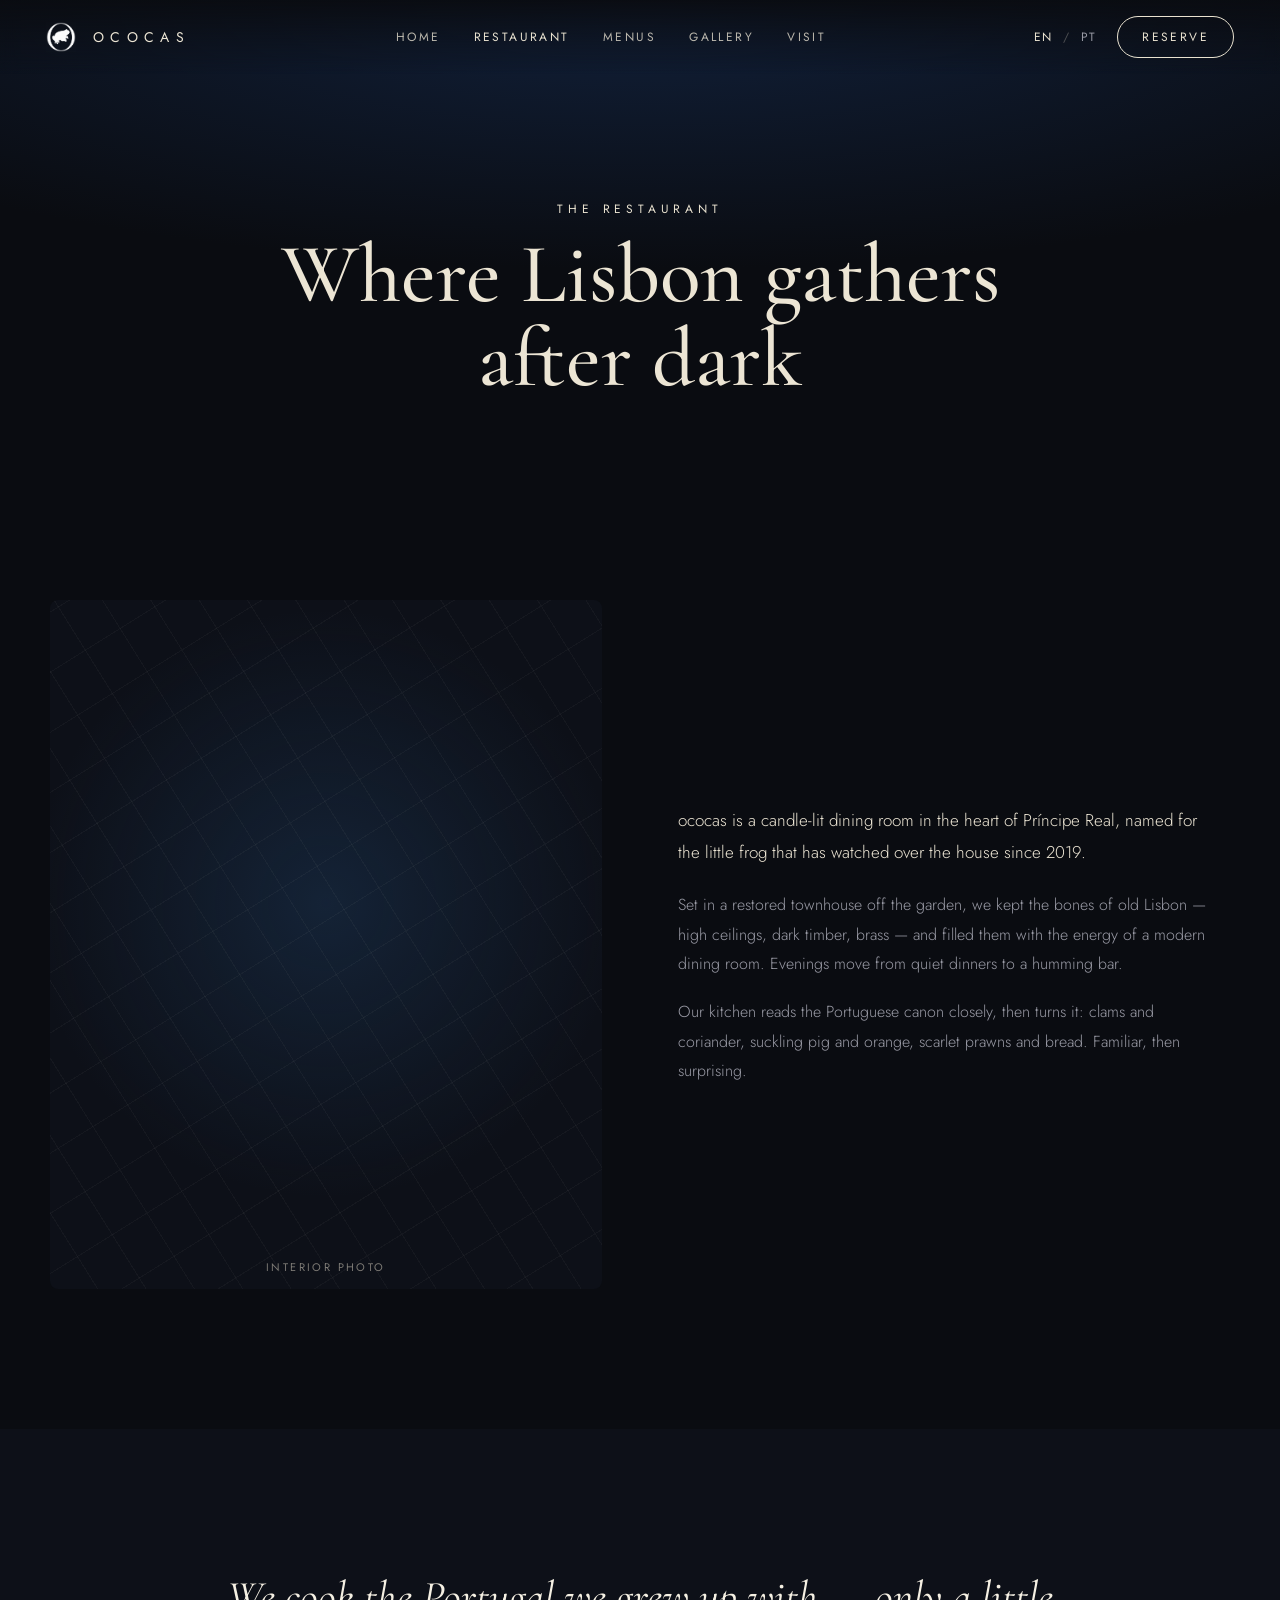
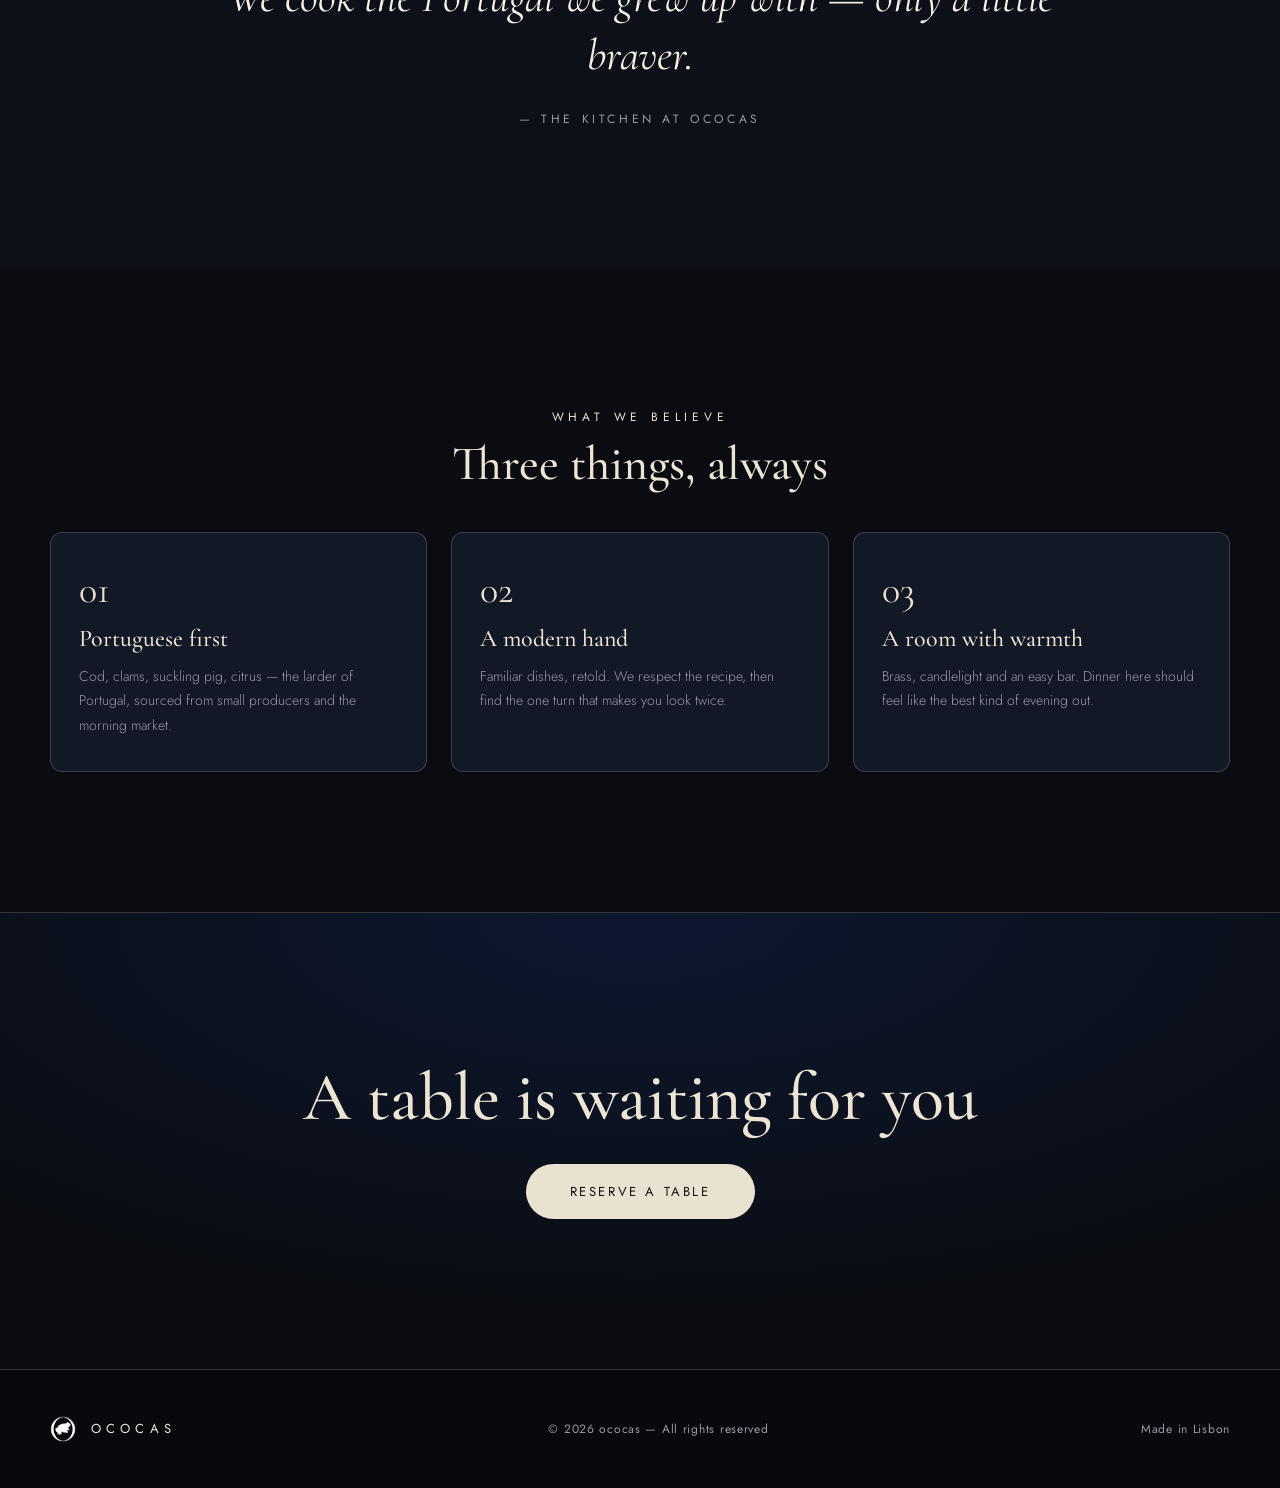
==== about.html @ 3b4fce5b "first commit" ====
<!DOCTYPE html>
<html lang="en">
<head>
  <meta charset="utf-8">
  <meta name="viewport" content="width=device-width, initial-scale=1">
  <title>The Restaurant — ococas</title>
  <meta name="description" content="The story of ococas, a candle-lit dining room in Lisbon's Príncipe Real.">
  <link rel="preconnect" href="https://fonts.googleapis.com">
  <link rel="preconnect" href="https://fonts.gstatic.com" crossorigin>
  <link href="https://fonts.googleapis.com/css2?family=Cormorant+Garamond:ital,wght@0,400;0,500;0,600;1,400;1,500&family=Jost:wght@300;400;500&display=swap" rel="stylesheet">
  <link rel="stylesheet" href="css/ococas.css">
</head>
<body>

<nav class="oc-nav">
  <a href="index.html" class="oc-nav__logo">
    <img src="assets/logo-white.png" alt="ococas">
    <span class="oc-nav__wordmark">ococas</span>
  </a>
  <div class="oc-nav__links">
    <a href="index.html" class="oc-nav__link" data-en="Home" data-pt="Início">Home</a>
    <a href="about.html" class="oc-nav__link active" data-en="Restaurant" data-pt="Restaurante">Restaurant</a>
    <a href="menus.html" class="oc-nav__link" data-en="Menus" data-pt="Menus">Menus</a>
    <a href="gallery.html" class="oc-nav__link" data-en="Gallery" data-pt="Galeria">Gallery</a>
    <a href="visit.html" class="oc-nav__link" data-en="Visit" data-pt="Visite">Visit</a>
  </div>
  <div class="oc-nav__right">
    <div class="oc-nav__lang">
      <button data-lang="en" class="active">EN</button>
      <span class="oc-nav__lang-sep">/</span>
      <button data-lang="pt">PT</button>
    </div>
    <a href="reserve.html" class="oc-btn-reserve" data-en="Reserve" data-pt="Reservar">Reserve</a>
  </div>
  <button class="oc-nav__burger" aria-label="Menu">&#9776;</button>
</nav>

<div class="oc-nav__mobile-menu">
  <button class="oc-nav__mobile-close">&#10005;</button>
  <a href="about.html" class="oc-nav__link" data-en="Restaurant" data-pt="Restaurante">Restaurant</a>
  <a href="menus.html" class="oc-nav__link" data-en="Menus" data-pt="Menus">Menus</a>
  <a href="gallery.html" class="oc-nav__link" data-en="Gallery" data-pt="Galeria">Gallery</a>
  <a href="visit.html" class="oc-nav__link" data-en="Visit" data-pt="Visite">Visit</a>
  <a href="reserve.html" class="oc-btn-reserve" data-en="Reserve a Table" data-pt="Reservar Mesa">Reserve a Table</a>
</div>

<!-- Page Header -->
<section class="oc-page-header">
  <div class="oc-kicker" data-en="The Restaurant" data-pt="O Restaurante">The Restaurant</div>
  <h1 data-en="Where Lisbon gathers after dark" data-pt="Onde Lisboa se encontra ao anoitecer">Where Lisbon gathers after dark</h1>
</section>

<!-- Story -->
<section class="oc-section">
  <div class="oc-container">
    <div class="oc-two-col" style="animation:ocFade .7s ease both;">
      <!-- Replace with real interior photo -->
      <div class="oc-img-slot" style="aspect-ratio:4/5;"><div class="oc-img-slot__label">Interior photo</div></div>
      <div>
        <p style="font-family:'Jost',sans-serif;font-weight:300;font-size:17px;line-height:1.9;color:var(--ink);margin-bottom:22px;max-width:540px;"
           data-en="ococas is a candle-lit dining room in the heart of Príncipe Real, named for the little frog that has watched over the house since 2019."
           data-pt="O ococas é uma sala à luz das velas no coração do Príncipe Real, com o nome do pequeno sapo que guarda a casa desde 2019.">ococas is a candle-lit dining room in the heart of Príncipe Real, named for the little frog that has watched over the house since 2019.</p>
        <p style="font-family:'Jost',sans-serif;font-weight:300;font-size:16px;line-height:1.85;color:var(--muted);margin-bottom:18px;max-width:540px;"
           data-en="Set in a restored townhouse off the garden, we kept the bones of old Lisbon — high ceilings, dark timber, brass — and filled them with the energy of a modern dining room. Evenings move from quiet dinners to a humming bar."
           data-pt="Num palacete recuperado junto ao jardim, mantivemos os ossos da Lisboa antiga — tetos altos, madeira escura, latão — e enchemo-los com a energia de uma sala moderna. As noites vão de jantares tranquilos a um bar animado.">Set in a restored townhouse off the garden, we kept the bones of old Lisbon — high ceilings, dark timber, brass — and filled them with the energy of a modern dining room. Evenings move from quiet dinners to a humming bar.</p>
        <p style="font-family:'Jost',sans-serif;font-weight:300;font-size:16px;line-height:1.85;color:var(--muted);max-width:540px;"
           data-en="Our kitchen reads the Portuguese canon closely, then turns it: clams and coriander, suckling pig and orange, scarlet prawns and bread. Familiar, then surprising."
           data-pt="A nossa cozinha lê de perto o cânone português e depois vira-o: amêijoas e coentros, leitão e laranja, carabineiros e pão. Familiar e, logo a seguir, surpreendente.">Our kitchen reads the Portuguese canon closely, then turns it: clams and coriander, suckling pig and orange, scarlet prawns and bread. Familiar, then surprising.</p>
      </div>
    </div>
  </div>
</section>

<!-- Pull Quote -->
<section class="oc-section oc-section--alt" style="text-align:center;">
  <blockquote class="oc-quote" data-en="We cook the Portugal we grew up with — only a little braver." data-pt="Cozinhamos o Portugal com que crescemos — só um pouco mais ousado.">&ldquo;We cook the Portugal we grew up with — only a little braver.&rdquo;</blockquote>
  <div class="oc-quote__by" data-en="— The kitchen at ococas" data-pt="— A cozinha do ococas">— The kitchen at ococas</div>
</section>

<!-- Pillars -->
<section class="oc-section">
  <div class="oc-container">
    <div class="oc-section-intro">
      <div class="oc-kicker" data-en="What we believe" data-pt="No que acreditamos">What we believe</div>
      <h2 style="font-family:'Cormorant Garamond',Georgia,serif;font-size:clamp(30px,4vw,48px);" data-en="Three things, always" data-pt="Três coisas, sempre">Three things, always</h2>
    </div>
    <div class="oc-pillars" id="pillars-grid"></div>
  </div>
</section>

<!-- CTA -->
<section class="oc-cta-band">
  <h2 data-en="A table is waiting for you" data-pt="Uma mesa está à sua espera">A table is waiting for you</h2>
  <a href="reserve.html" class="oc-btn oc-btn--primary" data-en="Reserve a Table" data-pt="Reservar Mesa">Reserve a Table</a>
</section>

<!-- Footer -->
<footer class="oc-footer--compact">
  <div class="oc-footer__inner">
    <a href="index.html" class="oc-footer__logo">
      <img src="assets/logo-white.png" alt="ococas">
      <span class="oc-footer__wordmark">ococas</span>
    </a>
    <span data-en="© 2026 ococas — All rights reserved" data-pt="© 2026 ococas — Todos os direitos reservados">© 2026 ococas — All rights reserved</span>
    <span data-en="Made in Lisbon" data-pt="Feito em Lisboa">Made in Lisbon</span>
  </div>
</footer>

<script src="js/ococas.js"></script>
<script>
  const PILLARS = {
    en: [
      { no:'01', title:'Portuguese first', body:'Cod, clams, suckling pig, citrus — the larder of Portugal, sourced from small producers and the morning market.' },
      { no:'02', title:'A modern hand',    body:'Familiar dishes, retold. We respect the recipe, then find the one turn that makes you look twice.' },
      { no:'03', title:'A room with warmth', body:'Brass, candlelight and an easy bar. Dinner here should feel like the best kind of evening out.' }
    ],
    pt: [
      { no:'01', title:'Portugal primeiro', body:'Bacalhau, amêijoas, leitão, citrinos — a despensa de Portugal, de pequenos produtores e do mercado da manhã.' },
      { no:'02', title:'Uma mão moderna',   body:'Pratos familiares, recontados. Respeitamos a receita e encontramos a volta que o faz olhar duas vezes.' },
      { no:'03', title:'Uma sala com calor', body:'Latão, luz de velas e um bar descontraído. Jantar aqui deve saber à melhor das noites.' }
    ]
  };
  function renderPillars(lang) {
    const el = document.getElementById('pillars-grid');
    if (!el) return;
    el.innerHTML = PILLARS[lang].map(p => `
      <div class="oc-pillar">
        <div class="oc-pillar__no">${p.no}</div>
        <h3>${p.title}</h3>
        <p>${p.body}</p>
      </div>`).join('');
  }
  window.onLangChange = renderPillars;
  document.addEventListener('DOMContentLoaded', () => renderPillars(getLang()));
</script>
</body>
</html>
---- css/ococas.css ----
/* ===== OCOCAS RESTAURANT — SHARED DESIGN SYSTEM ===== */
:root {
  --bg:    #0a0c11;
  --bg2:   #0d1018;
  --panel: #121826;
  --ink:   #ece5d4;
  --muted: #9a9ba6;
  --gold:  #e9e2d0;
  --gold2: #f5f0e3;
  --blue:  #21456e;
  --line:  rgba(233,226,208,.20);
  --nav-h: 68px;
}

*, *::before, *::after { box-sizing: border-box; }
html { scroll-behavior: smooth; }
body {
  margin: 0;
  background: var(--bg);
  color: var(--ink);
  font-family: 'Jost', sans-serif;
  overflow-x: hidden;
  -webkit-font-smoothing: antialiased;
}
::selection { background: var(--gold); color: #0a0c11; }

/* ===== ANIMATIONS ===== */
@keyframes ocFade {
  from { opacity: 0; transform: translateY(20px); }
  to   { opacity: 1; transform: none; }
}
@keyframes ocBob {
  0%,100% { transform: translateY(0); }
  50%      { transform: translateY(7px); }
}
@keyframes ocPulse {
  0%,100% { opacity: .35; transform: translate(-50%,-50%) scale(1); }
  50%      { opacity: .85; transform: translate(-50%,-50%) scale(1.4); }
}

/* ===== TYPOGRAPHY ===== */
h1,h2,h3 { margin: 0; font-weight: 500; line-height: 1.04; }
p { margin: 0; }

/* ===== NAV ===== */
.oc-nav {
  position: fixed; top: 0; left: 0; right: 0; z-index: 60;
  display: flex; align-items: center; justify-content: space-between;
  padding: 16px clamp(20px,4vw,46px);
  background: linear-gradient(to bottom, rgba(10,12,17,.96), rgba(10,12,17,0));
  backdrop-filter: blur(8px);
  -webkit-backdrop-filter: blur(8px);
}
.oc-nav__logo {
  display: flex; align-items: center; gap: 13px;
  text-decoration: none; color: var(--ink);
}
.oc-nav__logo img { height: 30px; width: auto; display: block; }
.oc-nav__wordmark {
  font-family: 'Jost', sans-serif; text-transform: uppercase;
  letter-spacing: .46em; font-size: 14px; font-weight: 400; padding-left: 4px;
}
.oc-nav__links {
  display: flex; gap: clamp(18px,2.6vw,36px); align-items: center;
}
.oc-nav__link {
  font-family: 'Jost', sans-serif; text-transform: uppercase;
  letter-spacing: .2em; font-size: 12px; text-decoration: none;
  color: var(--ink); opacity: .78; transition: opacity .3s, color .3s;
}
.oc-nav__link:hover, .oc-nav__link.active { opacity: 1; color: var(--gold); }
.oc-nav__link.active { opacity: 1; }
.oc-nav__right { display: flex; gap: 18px; align-items: center; }
.oc-nav__lang {
  display: flex; gap: 8px; align-items: center;
  font-family: 'Jost', sans-serif; font-size: 12px; letter-spacing: .14em;
}
.oc-nav__lang button {
  background: none; border: none; cursor: pointer; padding: 2px;
  font-family: 'Jost', sans-serif; letter-spacing: .14em; font-size: 12px;
  color: var(--muted); transition: color .3s;
}
.oc-nav__lang button.active { color: var(--gold); }
.oc-nav__lang-sep { opacity: .3; }
.oc-btn-reserve {
  background: transparent; border: 1px solid var(--gold); color: var(--gold);
  font-family: 'Jost', sans-serif; text-transform: uppercase; letter-spacing: .2em;
  font-size: 12px; padding: 11px 24px; border-radius: 100px; text-decoration: none;
  transition: background .3s, color .3s; cursor: pointer;
}
.oc-btn-reserve:hover { background: var(--gold); color: #12140e; }
.oc-btn-reserve.filled { background: var(--gold); color: #12140e; }

/* Hamburger — mobile only */
.oc-nav__burger {
  display: none; background: none; border: none; cursor: pointer;
  padding: 4px; color: var(--ink); font-size: 22px;
}
.oc-nav__mobile-menu {
  display: none; position: fixed; inset: 0; z-index: 55;
  background: var(--bg); flex-direction: column; align-items: center;
  justify-content: center; gap: 30px;
}
.oc-nav__mobile-menu.open { display: flex; }
.oc-nav__mobile-menu .oc-nav__link {
  font-size: 18px; letter-spacing: .28em; opacity: .9;
}
.oc-nav__mobile-close {
  position: absolute; top: 22px; right: clamp(20px,4vw,46px);
  background: none; border: none; color: var(--ink); font-size: 26px; cursor: pointer;
}

/* ===== PAGE HEADER ===== */
.oc-page-header {
  padding: clamp(140px,16vw,200px) 24px clamp(40px,6vw,60px);
  text-align: center;
  background: radial-gradient(120% 90% at 50% 0%, #11203a, var(--bg) 65%);
}
.oc-kicker {
  font-family: 'Jost', sans-serif; text-transform: uppercase;
  letter-spacing: .4em; font-size: 12px; color: var(--gold);
  margin-bottom: 14px;
}
.oc-page-header h1 {
  font-family: 'Cormorant Garamond', Georgia, serif;
  font-size: clamp(44px,7vw,84px); line-height: 1.0;
  max-width: 840px; margin: 0 auto;
}
.oc-page-header p {
  font-family: 'Jost', sans-serif; font-weight: 300; font-size: 15px;
  color: var(--muted); max-width: 520px; margin: 14px auto 0; line-height: 1.7;
}

/* ===== SECTION WRAPPERS ===== */
.oc-section { padding: clamp(80px,11vw,140px) 24px; }
.oc-section--alt { background: var(--bg2); }
.oc-container { max-width: 1180px; margin: 0 auto; }
.oc-container--sm { max-width: 760px; margin: 0 auto; }

/* ===== SECTION INTRO ===== */
.oc-section-intro { text-align: center; margin-bottom: 42px; }
.oc-section-intro h2 {
  font-family: 'Cormorant Garamond', Georgia, serif;
  font-size: clamp(32px,4.4vw,52px); margin-top: 14px;
}

/* ===== IMAGE PLACEHOLDER ===== */
.oc-img-slot {
  border-radius: 8px; overflow: hidden; position: relative;
  background: repeating-linear-gradient(58deg,transparent 0 40px,rgba(233,226,208,.04) 40px 41px),
              repeating-linear-gradient(-32deg,transparent 0 50px,rgba(233,226,208,.04) 50px 51px),
              radial-gradient(circle at 50% 44%, rgba(33,69,110,.35), transparent 62%),
              #0d1018;
  display: flex; align-items: center; justify-content: center;
}
.oc-img-slot img { width: 100%; height: 100%; object-fit: cover; display: block; }
.oc-img-slot__label {
  position: absolute; bottom: 14px; left: 0; right: 0; text-align: center;
  font-family: 'Jost', sans-serif; text-transform: uppercase;
  letter-spacing: .22em; font-size: 11px; color: rgba(233,226,208,.5);
}

/* ===== CTA BAND ===== */
.oc-cta-band {
  padding: clamp(90px,12vw,150px) 24px; text-align: center;
  background: radial-gradient(110% 130% at 50% 0%, #0d1830, var(--bg) 70%);
  border-top: 1px solid var(--line);
}
.oc-cta-band h2 {
  font-family: 'Cormorant Garamond', Georgia, serif;
  font-size: clamp(36px,5.5vw,68px); max-width: 760px; margin: 0 auto 30px;
}

/* ===== BUTTONS ===== */
.oc-btn {
  display: inline-block; padding: 18px 44px; border-radius: 100px;
  font-family: 'Jost', sans-serif; text-transform: uppercase;
  letter-spacing: .2em; font-size: 13px; text-decoration: none;
  transition: background .3s, color .3s; cursor: pointer; border: none;
}
.oc-btn--primary { background: var(--gold); color: #12140e; }
.oc-btn--primary:hover { background: var(--gold2); }
.oc-btn--ghost {
  background: transparent; border: 1px solid rgba(236,229,212,.45);
  color: var(--ink);
}
.oc-btn--ghost:hover { border-color: var(--gold); color: var(--gold); }
.oc-link {
  font-family: 'Jost', sans-serif; text-transform: uppercase;
  letter-spacing: .22em; font-size: 12px; color: var(--gold);
  text-decoration: none; border-bottom: 1px solid var(--line);
  padding-bottom: 5px; transition: border-color .3s;
}
.oc-link:hover { border-color: var(--gold); }

/* ===== FOOTER ===== */
.oc-footer {
  background: #07090d; border-top: 1px solid var(--line);
  padding: 70px 24px 38px;
}
.oc-footer__grid {
  max-width: 1180px; margin: 0 auto;
  display: grid; grid-template-columns: 1.4fr 1fr 1fr; gap: 46px;
}
.oc-footer__logo {
  display: flex; align-items: center; gap: 13px; margin-bottom: 18px;
  text-decoration: none; color: var(--ink);
}
.oc-footer__logo img { height: 34px; width: auto; }
.oc-footer__wordmark {
  font-family: 'Jost', sans-serif; text-transform: uppercase;
  letter-spacing: .46em; font-size: 15px; padding-left: 4px;
}
.oc-footer__tagline {
  font-family: 'Cormorant Garamond', Georgia, serif; font-style: italic;
  font-size: 19px; color: var(--gold2); margin-bottom: 14px; max-width: 300px;
}
.oc-footer__addr {
  font-family: 'Jost', sans-serif; font-weight: 300; font-size: 13px;
  color: var(--muted); line-height: 1.7;
}
.oc-footer__section-label {
  font-family: 'Jost', sans-serif; text-transform: uppercase;
  letter-spacing: .22em; font-size: 11px; color: var(--gold); margin-bottom: 16px;
}
.oc-footer__newsletter {
  display: flex; border: 1px solid var(--line); border-radius: 100px;
  overflow: hidden; max-width: 280px;
}
.oc-footer__newsletter input {
  flex: 1; background: transparent; border: none; padding: 12px 18px;
  color: var(--ink); font-family: 'Jost', sans-serif; font-size: 14px; outline: none;
}
.oc-footer__newsletter button {
  background: var(--gold); border: none; color: #12140e;
  padding: 0 20px; font-size: 18px; cursor: pointer;
}
.oc-footer__social { display: flex; flex-direction: column; gap: 11px; }
.oc-footer__social a {
  font-family: 'Jost', sans-serif; font-size: 14px; color: var(--ink);
  text-decoration: none; opacity: .82; letter-spacing: .05em; transition: color .3s;
}
.oc-footer__social a:hover { color: var(--gold); }
.oc-footer__bottom {
  max-width: 1180px; margin: 50px auto 0; padding-top: 24px;
  border-top: 1px solid var(--line); display: flex;
  justify-content: space-between; flex-wrap: wrap; gap: 14px;
  font-family: 'Jost', sans-serif; font-size: 12px; color: var(--muted); letter-spacing: .06em;
}

/* ===== COMPACT FOOTER (inner pages) ===== */
.oc-footer--compact {
  background: #07090d; border-top: 1px solid var(--line); padding: 46px 24px;
}
.oc-footer--compact .oc-footer__inner {
  max-width: 1180px; margin: 0 auto; display: flex; justify-content: space-between;
  flex-wrap: wrap; gap: 14px; align-items: center;
  font-family: 'Jost', sans-serif; font-size: 12px; color: var(--muted); letter-spacing: .06em;
}
.oc-footer--compact .oc-footer__logo {
  display: flex; align-items: center; gap: 11px;
  text-decoration: none; color: var(--ink); margin-bottom: 0;
}
.oc-footer--compact .oc-footer__logo img { height: 26px; }
.oc-footer--compact .oc-footer__wordmark {
  text-transform: uppercase; letter-spacing: .4em; font-size: 13px;
}

/* ===== MENU LIST ===== */
.oc-menu-item {
  display: flex; flex-direction: column; gap: 6px;
  padding: 20px 0; border-bottom: 1px solid var(--line);
  animation: ocFade .4s ease both;
}
.oc-menu-item__row { display: flex; align-items: baseline; gap: 14px; }
.oc-menu-item__name {
  font-family: 'Cormorant Garamond', Georgia, serif; font-size: 24px; color: var(--ink);
}
.oc-menu-item__dot {
  flex: 1; border-bottom: 1px dotted rgba(233,226,208,.4); transform: translateY(-5px);
}
.oc-menu-item__price {
  font-family: 'Cormorant Garamond', Georgia, serif; font-size: 22px;
  color: var(--gold2); white-space: nowrap;
}
.oc-menu-item__desc {
  font-family: 'Jost', sans-serif; font-weight: 300; font-size: 14px; color: var(--muted);
}

/* ===== TABS ===== */
.oc-tabs { display: flex; gap: 10px; justify-content: center; flex-wrap: wrap; }
.oc-tab {
  font-family: 'Jost', sans-serif; text-transform: uppercase; letter-spacing: .2em;
  font-size: 12px; padding: 11px 26px; border-radius: 100px; cursor: pointer;
  transition: background .3s, color .3s; border: 1px solid var(--line);
  background: transparent; color: var(--ink);
}
.oc-tab.active { background: var(--gold); color: #12140e; border-color: var(--gold); }

/* ===== GALLERY GRID ===== */
.oc-gallery-grid {
  display: grid; grid-template-columns: repeat(4,1fr);
  grid-auto-rows: 230px; gap: 14px;
}

/* ===== RESERVATION WIZARD ===== */
.oc-wizard {
  max-width: 640px; margin: 38px auto 0; background: var(--panel);
  border: 1px solid var(--line); border-radius: 16px;
  box-shadow: 0 34px 70px rgba(0,0,0,.45); overflow: hidden;
}
.oc-wizard__header {
  padding: 22px 30px 18px; border-bottom: 1px solid var(--line);
}
.oc-wizard__step-row {
  display: flex; justify-content: space-between; align-items: baseline; margin-bottom: 12px;
}
.oc-wizard__step-label {
  font-family: 'Jost', sans-serif; text-transform: uppercase;
  letter-spacing: .2em; font-size: 11px; color: var(--gold);
}
.oc-wizard__step-count {
  font-family: 'Jost', sans-serif; font-size: 11px; letter-spacing: .12em; color: var(--muted);
}
.oc-wizard__progress-track {
  height: 3px; border-radius: 3px; background: rgba(255,255,255,.06); overflow: hidden;
}
.oc-wizard__progress-bar {
  height: 100%; background: var(--gold); border-radius: 3px; transition: width .4s ease;
}
.oc-wizard__body { padding: clamp(26px,4vw,40px); }

.oc-wizard__step { display: none; }
.oc-wizard__step.active { display: block; animation: ocFade .45s ease both; }

.oc-wizard__q {
  text-align: center; margin-bottom: 16px;
  font-family: 'Cormorant Garamond', Georgia, serif; font-size: 26px;
}
.oc-loc-grid { display: grid; grid-template-columns: 1fr 1fr; gap: 12px; margin-bottom: 38px; }
.oc-loc-btn {
  display: flex; flex-direction: column; align-items: center; justify-content: center;
  padding: 18px 12px; border-radius: 11px; cursor: pointer; border: 1px solid var(--line);
  background: transparent; color: var(--ink); transition: background .25s, border-color .25s;
}
.oc-loc-btn:hover { border-color: rgba(233,226,208,.5); }
.oc-loc-btn.active { background: var(--gold); color: #12140e; border-color: var(--gold); }
.oc-loc-btn__name {
  font-family: 'Cormorant Garamond', Georgia, serif; font-size: 23px; line-height: 1;
}
.oc-loc-btn__area {
  font-family: 'Jost', sans-serif; text-transform: uppercase;
  letter-spacing: .18em; font-size: 10px; opacity: .75; margin-top: 6px;
}

.oc-stepper { display: flex; align-items: center; justify-content: center; gap: 26px; margin: 18px 0 8px; }
.oc-stepper__btn {
  width: 46px; height: 46px; border-radius: 50%; display: grid; place-items: center;
  font-size: 22px; background: transparent; border: 1px solid var(--line);
  color: var(--ink); cursor: pointer; transition: border-color .25s;
}
.oc-stepper__btn:hover:not(:disabled) { border-color: var(--gold); }
.oc-stepper__btn:disabled { opacity: .3; cursor: not-allowed; }
.oc-stepper__val {
  font-family: 'Cormorant Garamond', Georgia, serif; font-size: 54px;
  min-width: 64px; text-align: center; line-height: 1;
}
.oc-stepper__help {
  text-align: center; font-family: 'Jost', sans-serif; font-weight: 300;
  font-size: 13px; color: var(--muted); margin-bottom: 36px;
}

.oc-week-nav { display: flex; align-items: center; justify-content: space-between; margin-bottom: 14px; }
.oc-week-nav__btn {
  width: 40px; height: 40px; border-radius: 50%; display: grid; place-items: center;
  font-size: 16px; background: transparent; border: 1px solid var(--line);
  color: var(--ink); cursor: pointer; transition: border-color .25s;
}
.oc-week-nav__btn:hover:not(:disabled) { border-color: var(--gold); }
.oc-week-nav__btn:disabled { opacity: .25; cursor: not-allowed; }
.oc-week-nav__month {
  font-family: 'Jost', sans-serif; text-transform: uppercase;
  letter-spacing: .22em; font-size: 12px; color: var(--gold2);
}
.oc-day-grid { display: grid; grid-template-columns: repeat(7,1fr); gap: 7px; }
.oc-day-btn {
  display: flex; flex-direction: column; align-items: center; gap: 4px;
  padding: 11px 2px; border-radius: 9px; cursor: pointer; border: 1px solid var(--line);
  background: transparent; color: var(--ink); transition: background .25s, border-color .25s;
}
.oc-day-btn:hover:not(.disabled) { border-color: rgba(233,226,208,.5); }
.oc-day-btn.active { background: var(--gold); color: #12140e; border-color: var(--gold); }
.oc-day-btn.disabled { opacity: .3; cursor: not-allowed; }
.oc-day-btn__dow { font-family: 'Jost', sans-serif; font-size: 10px; letter-spacing: .08em; text-transform: uppercase; opacity: .7; }
.oc-day-btn__num { font-family: 'Cormorant Garamond', Georgia, serif; font-size: 21px; line-height: 1; }

.oc-service-tabs { display: flex; gap: 10px; justify-content: center; margin-bottom: 22px; }

.oc-recap {
  display: flex; align-items: center; justify-content: space-between; gap: 12px;
  background: rgba(255,255,255,.03); border: 1px solid var(--line);
  border-radius: 10px; padding: 13px 18px; margin-bottom: 28px;
}
.oc-recap__text { font-family: 'Cormorant Garamond', Georgia, serif; font-size: 19px; }
.oc-recap__edit {
  background: none; border: none; font-family: 'Jost', sans-serif;
  text-transform: uppercase; letter-spacing: .16em; font-size: 11px;
  color: var(--gold); cursor: pointer; white-space: nowrap;
}

.oc-slots { display: grid; grid-template-columns: repeat(auto-fill,minmax(92px,1fr)); gap: 10px; }
.oc-slot {
  padding: 12px 4px; border-radius: 9px; text-align: center;
  font-family: 'Jost', sans-serif; cursor: pointer; transition: background .2s, border-color .2s;
  border: 1px solid var(--line); background: transparent; color: var(--ink);
}
.oc-slot__time { font-size: 15px; letter-spacing: .05em; display: block; }
.oc-slot__note { display: block; font-size: 9px; letter-spacing: .1em; text-transform: uppercase; opacity: .85; margin-top: 3px; }
.oc-slot.active { background: var(--gold); color: #12140e; border-color: var(--gold); }
.oc-slot.few { border-color: rgba(245,240,227,.6); }
.oc-slot.full { opacity: .32; text-decoration: line-through; cursor: not-allowed; border-color: rgba(255,255,255,.05); }

.oc-slot-legend { display: flex; gap: 22px; justify-content: center; margin-top: 20px; font-family: 'Jost', sans-serif; font-size: 11px; letter-spacing: .06em; color: var(--muted); flex-wrap: wrap; }
.oc-slot-legend__item { display: flex; align-items: center; gap: 7px; }
.oc-slot-legend__dot { width: 9px; height: 9px; border-radius: 50%; }
.oc-slot-legend__dot--open { background: var(--gold); }
.oc-slot-legend__dot--few { border: 1px solid var(--gold2); }
.oc-slot-legend__dot--full { background: rgba(255,255,255,.12); }

.oc-form-field { display: flex; flex-direction: column; gap: 9px; }
.oc-form-label {
  font-family: 'Jost', sans-serif; text-transform: uppercase;
  letter-spacing: .24em; font-size: 11px; color: var(--gold);
}
.oc-form-input {
  width: 100%; background: rgba(255,255,255,.03); border: 1px solid var(--line);
  border-radius: 8px; padding: 14px 16px; color: var(--ink);
  font-family: 'Jost', sans-serif; font-size: 15px; outline: none;
  transition: border-color .25s;
}
.oc-form-input:focus { border-color: var(--gold); }
.oc-form-grid-2 { display: grid; grid-template-columns: 1fr 1fr; gap: 16px; }

.oc-occ-chips { display: flex; gap: 9px; flex-wrap: wrap; }
.oc-occ-chip {
  font-family: 'Jost', sans-serif; letter-spacing: .05em; font-size: 13px;
  padding: 9px 16px; border-radius: 100px; cursor: pointer; transition: background .25s;
  border: 1px solid var(--line); background: transparent; color: var(--ink);
}
.oc-occ-chip.active { background: var(--gold); color: #12140e; border-color: var(--gold); }

.oc-hold-note {
  display: flex; gap: 10px; align-items: flex-start; margin-top: 20px;
  font-family: 'Jost', sans-serif; font-weight: 300; font-size: 12px;
  color: var(--muted); line-height: 1.6;
}
.oc-hold-note__icon { color: var(--gold); font-size: 14px; line-height: 1.4; }

.oc-wizard-cta {
  margin-top: 34px; width: 100%; border: none; padding: 16px; border-radius: 100px;
  font-family: 'Jost', sans-serif; text-transform: uppercase; letter-spacing: .2em;
  font-size: 13px; transition: background .3s; cursor: pointer;
  background: var(--gold); color: #12140e;
}
.oc-wizard-cta:disabled { background: rgba(233,226,208,.18); color: rgba(236,229,212,.4); cursor: not-allowed; }
.oc-wizard-btns { display: flex; gap: 14px; margin-top: 24px; }
.oc-wizard-back {
  flex: 0 0 auto; background: transparent; border: 1px solid var(--line);
  color: var(--ink); padding: 15px 28px; border-radius: 100px;
  font-family: 'Jost', sans-serif; text-transform: uppercase;
  letter-spacing: .2em; font-size: 12px; cursor: pointer; transition: border-color .3s;
}
.oc-wizard-back:hover { border-color: var(--gold); }
.oc-wizard-next {
  flex: 1; border: none; padding: 15px; border-radius: 100px;
  font-family: 'Jost', sans-serif; text-transform: uppercase;
  letter-spacing: .2em; font-size: 12px; transition: background .3s; cursor: pointer;
  background: var(--gold); color: #12140e;
}
.oc-wizard-next:disabled { background: rgba(233,226,208,.18); color: rgba(236,229,212,.4); cursor: not-allowed; }

/* Confirmation step */
.oc-confirm-icon {
  width: 66px; height: 66px; border-radius: 50%; border: 1px solid var(--gold);
  display: flex; align-items: center; justify-content: center;
  margin: 0 auto 24px; color: var(--gold); font-size: 32px;
  font-family: 'Cormorant Garamond', Georgia, serif;
}
.oc-confirm-ref {
  display: inline-flex; flex-direction: column; gap: 5px;
  border: 1px solid var(--line); border-radius: 12px; padding: 22px 46px; margin-bottom: 22px;
}
.oc-confirm-ref__label {
  font-family: 'Jost', sans-serif; text-transform: uppercase;
  letter-spacing: .24em; font-size: 10px; color: var(--gold);
}
.oc-confirm-ref__code {
  font-family: 'Cormorant Garamond', Georgia, serif; font-size: 32px; letter-spacing: .06em;
}

/* ===== MAP PLACEHOLDER ===== */
.oc-map {
  position: relative; border-radius: 10px; overflow: hidden; border: 1px solid var(--line);
  background: repeating-linear-gradient(58deg,transparent 0 40px,rgba(233,226,208,.06) 40px 41px),
              repeating-linear-gradient(-32deg,transparent 0 50px,rgba(233,226,208,.05) 50px 51px),
              radial-gradient(circle at 50% 44%, rgba(33,69,110,.55), transparent 62%),
              #0d100a;
}
.oc-map__sweep {
  position: absolute; top: -10%; left: 58%; width: 30%; height: 130%;
  transform: rotate(15deg);
  background: linear-gradient(90deg, transparent, rgba(20,40,55,.6), transparent);
}
.oc-map__pin {
  position: absolute; top: 50%; left: 50%;
  transform: translate(-50%,-50%);
  width: 18px; height: 18px; border-radius: 50%;
  background: var(--gold); box-shadow: 0 0 0 6px rgba(233,226,208,.18); z-index: 2;
}
.oc-map__pulse {
  position: absolute; top: 50%; left: 50%;
  width: 18px; height: 18px; border-radius: 50%;
  border: 1px solid var(--gold);
  animation: ocPulse 2.6s ease-in-out infinite;
}
.oc-map__label {
  position: absolute; bottom: 18px; left: 20px;
  font-family: 'Jost', sans-serif; text-transform: uppercase;
  letter-spacing: .26em; font-size: 11px; color: var(--gold2);
}

/* ===== ABOUT PAGE ===== */
.oc-pillars { display: grid; grid-template-columns: repeat(3,1fr); gap: 24px; }
.oc-pillar {
  border: 1px solid var(--line); border-radius: 12px; padding: 34px 28px;
  background: var(--panel);
}
.oc-pillar__no { font-family: 'Cormorant Garamond', Georgia, serif; font-size: 38px; color: var(--gold); margin-bottom: 14px; }
.oc-pillar h3 { font-family: 'Cormorant Garamond', Georgia, serif; font-weight: 500; font-size: 24px; margin-bottom: 12px; }
.oc-pillar p { font-family: 'Jost', sans-serif; font-weight: 300; font-size: 14px; line-height: 1.75; color: var(--muted); }

/* ===== PULL QUOTE ===== */
.oc-quote {
  font-family: 'Cormorant Garamond', Georgia, serif; font-style: italic;
  font-size: clamp(26px,4vw,44px); line-height: 1.3;
  max-width: 880px; margin: 0 auto; color: var(--gold2);
}
.oc-quote__by {
  font-family: 'Jost', sans-serif; text-transform: uppercase;
  letter-spacing: .3em; font-size: 12px; color: var(--muted); margin-top: 26px;
}

/* ===== MOBILE ===== */
@media (max-width: 900px) {
  .oc-nav__links { display: none; }
  .oc-nav__right .oc-btn-reserve { display: none; }
  .oc-nav__burger { display: block; }
  .oc-footer__grid { grid-template-columns: 1fr; }
  .oc-pillars { grid-template-columns: 1fr; }
  .oc-gallery-grid { grid-template-columns: 1fr 1fr; grid-auto-rows: 200px; }
  .oc-form-grid-2 { grid-template-columns: 1fr; }
}
@media (max-width: 640px) {
  .oc-loc-grid { grid-template-columns: 1fr; }
  .oc-wizard-btns { flex-direction: column; }
  .oc-wizard-back { flex: auto; text-align: center; }
  .oc-gallery-grid { grid-template-columns: 1fr; }
}
@media (min-width: 901px) {
  .oc-two-col {
    display: grid; grid-template-columns: 1fr 1fr;
    gap: clamp(36px,6vw,90px); align-items: center;
  }
  .oc-two-col--stretch { align-items: stretch; }
}
@media (max-width: 900px) {
  .oc-two-col { display: flex; flex-direction: column; gap: 40px; }
  .oc-two-col .oc-img-slot { min-height: 280px; }
}
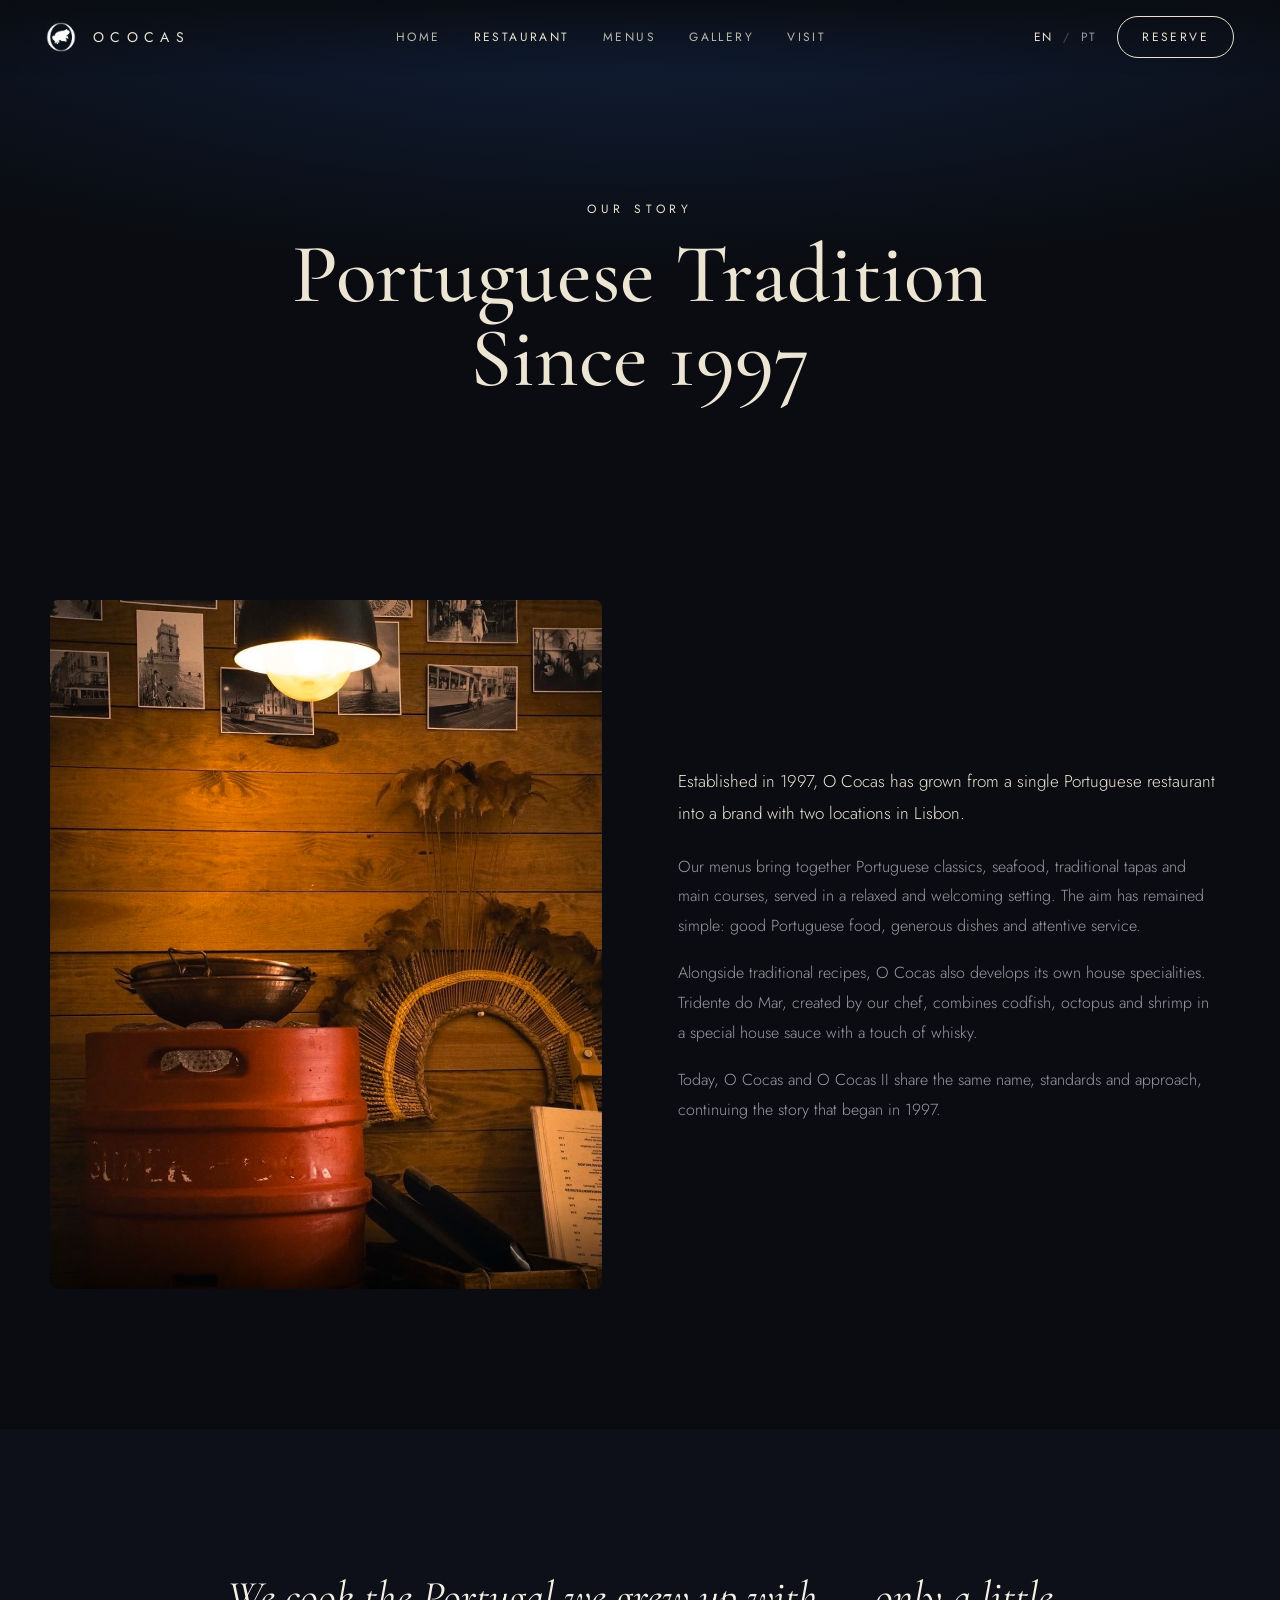
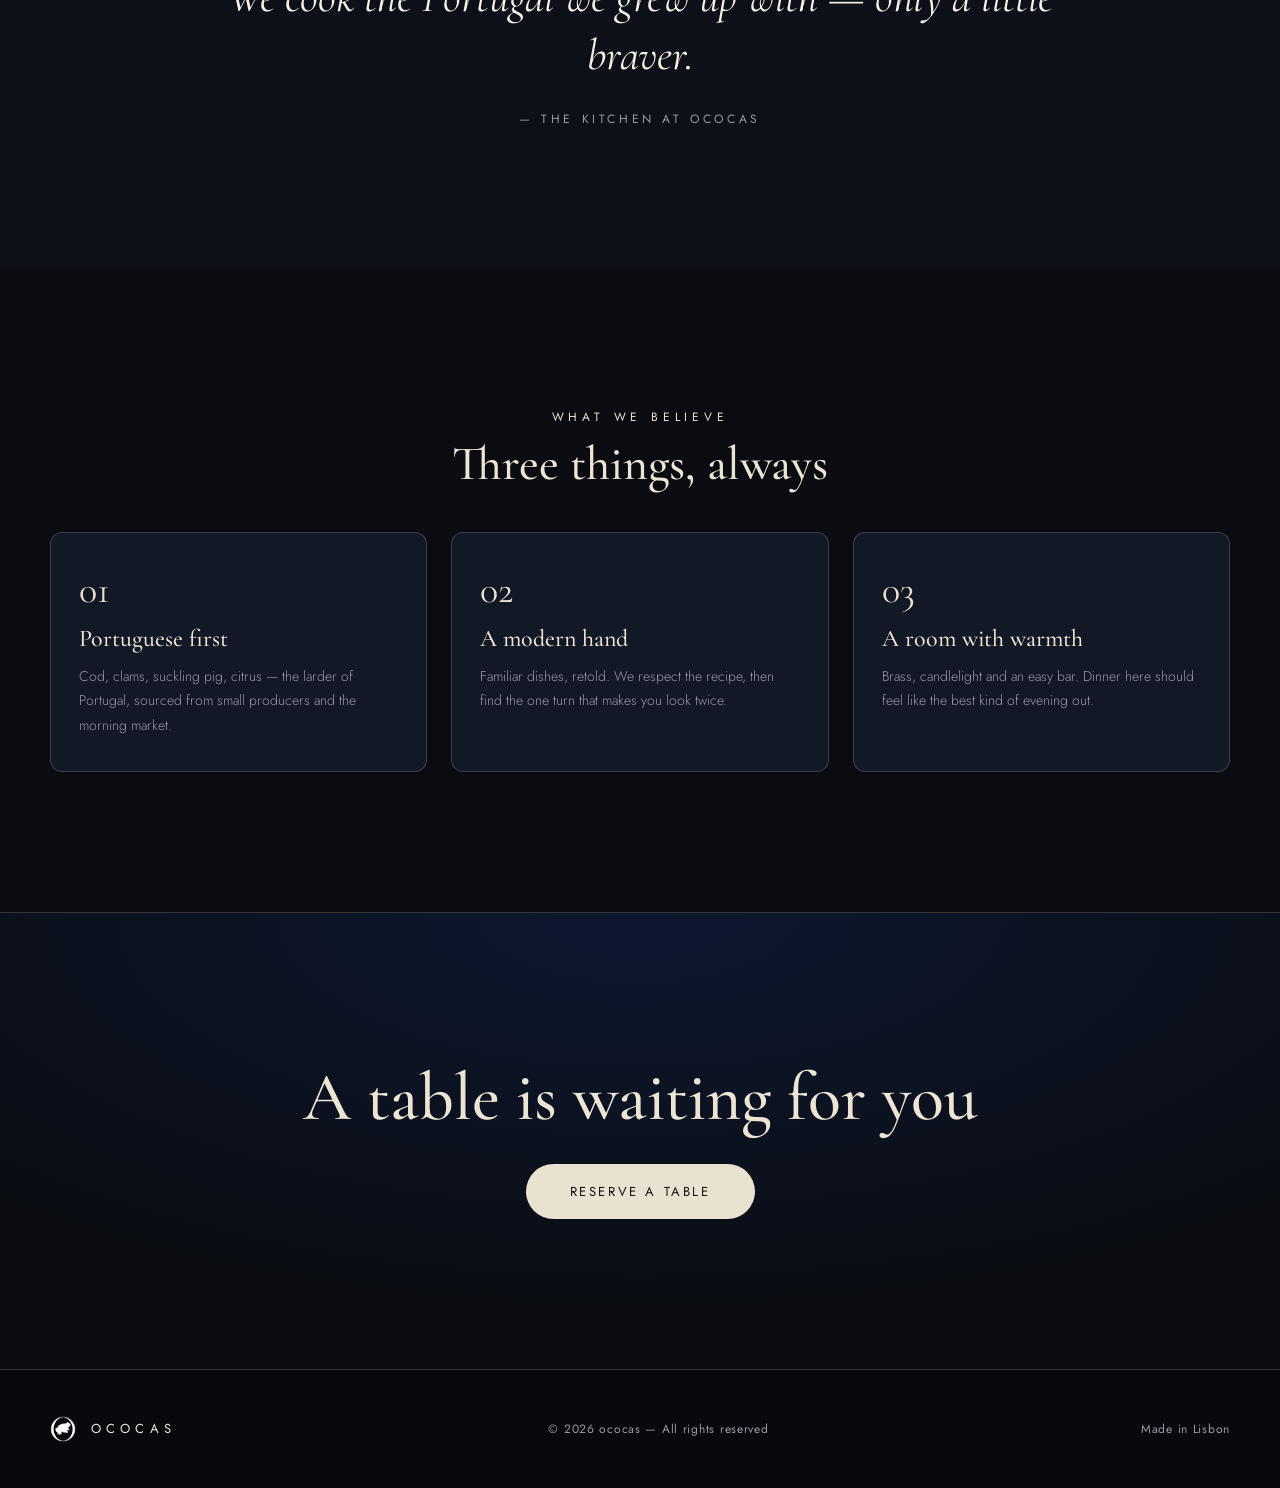
==== commit 1043a4a4: "Update site content, add real photography, ignore local artifacts Refresh about/index/gallery/visit/" ====
--- a/about.html
+++ b/about.html
@@ -3,8 +3,8 @@
 <head>
   <meta charset="utf-8">
   <meta name="viewport" content="width=device-width, initial-scale=1">
-  <title>The Restaurant — ococas</title>
-  <meta name="description" content="The story of ococas, a candle-lit dining room in Lisbon's Príncipe Real.">
+  <title>Our Story — ococas</title>
+  <meta name="description" content="The story of ococas, a candle-lit dining room in Lisbon's Baixa.">
   <link rel="preconnect" href="https://fonts.googleapis.com">
   <link rel="preconnect" href="https://fonts.gstatic.com" crossorigin>
   <link href="https://fonts.googleapis.com/css2?family=Cormorant+Garamond:ital,wght@0,400;0,500;0,600;1,400;1,500&family=Jost:wght@300;400;500&display=swap" rel="stylesheet">
@@ -46,26 +46,28 @@
 
 <!-- Page Header -->
 <section class="oc-page-header">
-  <div class="oc-kicker" data-en="The Restaurant" data-pt="O Restaurante">The Restaurant</div>
-  <h1 data-en="Where Lisbon gathers after dark" data-pt="Onde Lisboa se encontra ao anoitecer">Where Lisbon gathers after dark</h1>
+  <div class="oc-kicker" data-en="Our Story" data-pt="A Nossa História">Our Story</div>
+  <h1 data-en="Portuguese Tradition Since 1997" data-pt="Tradição Portuguesa Desde 1997">Portuguese Tradition Since 1997</h1>
 </section>
 
 <!-- Story -->
 <section class="oc-section">
   <div class="oc-container">
     <div class="oc-two-col" style="animation:ocFade .7s ease both;">
-      <!-- Replace with real interior photo -->
-      <div class="oc-img-slot" style="aspect-ratio:4/5;"><div class="oc-img-slot__label">Interior photo</div></div>
+      <div class="oc-img-slot" style="aspect-ratio:4/5;"><img src="img/optimized/bar.jpg" alt="The bar" loading="lazy"></div>
       <div>
         <p style="font-family:'Jost',sans-serif;font-weight:300;font-size:17px;line-height:1.9;color:var(--ink);margin-bottom:22px;max-width:540px;"
-           data-en="ococas is a candle-lit dining room in the heart of Príncipe Real, named for the little frog that has watched over the house since 2019."
-           data-pt="O ococas é uma sala à luz das velas no coração do Príncipe Real, com o nome do pequeno sapo que guarda a casa desde 2019.">ococas is a candle-lit dining room in the heart of Príncipe Real, named for the little frog that has watched over the house since 2019.</p>
+           data-en="Established in 1997, O Cocas has grown from a single Portuguese restaurant into a brand with two locations in Lisbon."
+           data-pt="Fundado em 1997, o O Cocas cresceu de um único restaurante português para uma marca com duas localizações em Lisboa.">Established in 1997, O Cocas has grown from a single Portuguese restaurant into a brand with two locations in Lisbon.</p>
         <p style="font-family:'Jost',sans-serif;font-weight:300;font-size:16px;line-height:1.85;color:var(--muted);margin-bottom:18px;max-width:540px;"
-           data-en="Set in a restored townhouse off the garden, we kept the bones of old Lisbon — high ceilings, dark timber, brass — and filled them with the energy of a modern dining room. Evenings move from quiet dinners to a humming bar."
-           data-pt="Num palacete recuperado junto ao jardim, mantivemos os ossos da Lisboa antiga — tetos altos, madeira escura, latão — e enchemo-los com a energia de uma sala moderna. As noites vão de jantares tranquilos a um bar animado.">Set in a restored townhouse off the garden, we kept the bones of old Lisbon — high ceilings, dark timber, brass — and filled them with the energy of a modern dining room. Evenings move from quiet dinners to a humming bar.</p>
+           data-en="Our menus bring together Portuguese classics, seafood, traditional tapas and main courses, served in a relaxed and welcoming setting. The aim has remained simple: good Portuguese food, generous dishes and attentive service."
+           data-pt="Os nossos menus reúnem clássicos portugueses, marisco, petiscos tradicionais e pratos principais, servidos num ambiente descontraído e acolhedor. O objetivo manteve-se simples: boa comida portuguesa, pratos generosos e um serviço atento.">Our menus bring together Portuguese classics, seafood, traditional tapas and main courses, served in a relaxed and welcoming setting. The aim has remained simple: good Portuguese food, generous dishes and attentive service.</p>
+        <p style="font-family:'Jost',sans-serif;font-weight:300;font-size:16px;line-height:1.85;color:var(--muted);margin-bottom:18px;max-width:540px;"
+           data-en="Alongside traditional recipes, O Cocas also develops its own house specialities. Tridente do Mar, created by our chef, combines codfish, octopus and shrimp in a special house sauce with a touch of whisky."
+           data-pt="Para além das receitas tradicionais, o O Cocas desenvolve também as suas próprias especialidades da casa. O Tridente do Mar, criado pelo nosso chef, combina bacalhau, polvo e camarão num molho especial da casa com um toque de whisky.">Alongside traditional recipes, O Cocas also develops its own house specialities. Tridente do Mar, created by our chef, combines codfish, octopus and shrimp in a special house sauce with a touch of whisky.</p>
         <p style="font-family:'Jost',sans-serif;font-weight:300;font-size:16px;line-height:1.85;color:var(--muted);max-width:540px;"
-           data-en="Our kitchen reads the Portuguese canon closely, then turns it: clams and coriander, suckling pig and orange, scarlet prawns and bread. Familiar, then surprising."
-           data-pt="A nossa cozinha lê de perto o cânone português e depois vira-o: amêijoas e coentros, leitão e laranja, carabineiros e pão. Familiar e, logo a seguir, surpreendente.">Our kitchen reads the Portuguese canon closely, then turns it: clams and coriander, suckling pig and orange, scarlet prawns and bread. Familiar, then surprising.</p>
+           data-en="Today, O Cocas and O Cocas II share the same name, standards and approach, continuing the story that began in 1997."
+           data-pt="Hoje, o O Cocas e o O Cocas II partilham o mesmo nome, os mesmos padrões e a mesma abordagem, dando continuidade à história que começou em 1997.">Today, O Cocas and O Cocas II share the same name, standards and approach, continuing the story that began in 1997.</p>
       </div>
     </div>
   </div>
--- a/css/ococas.css
+++ b/css/ococas.css
@@ -33,11 +33,6 @@
   0%,100% { transform: translateY(0); }
   50%      { transform: translateY(7px); }
 }
-@keyframes ocPulse {
-  0%,100% { opacity: .35; transform: translate(-50%,-50%) scale(1); }
-  50%      { opacity: .85; transform: translate(-50%,-50%) scale(1.4); }
-}
-
 /* ===== TYPOGRAPHY ===== */
 h1,h2,h3 { margin: 0; font-weight: 500; line-height: 1.04; }
 p { margin: 0; }
@@ -154,11 +149,17 @@
   display: flex; align-items: center; justify-content: center;
 }
 .oc-img-slot img { width: 100%; height: 100%; object-fit: cover; display: block; }
+.oc-img-slot:has(img)::before {
+  content: ""; position: absolute; left: 0; right: 0; bottom: 0; height: 90px;
+  background: linear-gradient(to top, rgba(0,0,0,.65), transparent);
+  pointer-events: none;
+}
 .oc-img-slot__label {
   position: absolute; bottom: 14px; left: 0; right: 0; text-align: center;
   font-family: 'Jost', sans-serif; text-transform: uppercase;
   letter-spacing: .22em; font-size: 11px; color: rgba(233,226,208,.5);
 }
+.oc-img-slot:has(img) .oc-img-slot__label { color: rgba(233,226,208,.85); }
 
 /* ===== CTA BAND ===== */
 .oc-cta-band {
@@ -200,7 +201,7 @@
 }
 .oc-footer__grid {
   max-width: 1180px; margin: 0 auto;
-  display: grid; grid-template-columns: 1.4fr 1fr 1fr; gap: 46px;
+  display: grid; grid-template-columns: 1.4fr 1fr; gap: 46px;
 }
 .oc-footer__logo {
   display: flex; align-items: center; gap: 13px; margin-bottom: 18px;
@@ -222,18 +223,6 @@
 .oc-footer__section-label {
   font-family: 'Jost', sans-serif; text-transform: uppercase;
   letter-spacing: .22em; font-size: 11px; color: var(--gold); margin-bottom: 16px;
-}
-.oc-footer__newsletter {
-  display: flex; border: 1px solid var(--line); border-radius: 100px;
-  overflow: hidden; max-width: 280px;
-}
-.oc-footer__newsletter input {
-  flex: 1; background: transparent; border: none; padding: 12px 18px;
-  color: var(--ink); font-family: 'Jost', sans-serif; font-size: 14px; outline: none;
-}
-.oc-footer__newsletter button {
-  background: var(--gold); border: none; color: #12140e;
-  padding: 0 20px; font-size: 18px; cursor: pointer;
 }
 .oc-footer__social { display: flex; flex-direction: column; gap: 11px; }
 .oc-footer__social a {
@@ -382,7 +371,7 @@
   font-family: 'Jost', sans-serif; text-transform: uppercase;
   letter-spacing: .22em; font-size: 12px; color: var(--gold2);
 }
-.oc-day-grid { display: grid; grid-template-columns: repeat(7,1fr); gap: 7px; }
+.oc-day-grid { display: grid; grid-template-columns: repeat(7,1fr); gap: 7px; margin-bottom: 30px; }
 .oc-day-btn {
   display: flex; flex-direction: column; align-items: center; gap: 4px;
   padding: 11px 2px; border-radius: 9px; cursor: pointer; border: 1px solid var(--line);
@@ -408,23 +397,21 @@
   color: var(--gold); cursor: pointer; white-space: nowrap;
 }
 
-.oc-slots { display: grid; grid-template-columns: repeat(auto-fill,minmax(92px,1fr)); gap: 10px; }
+.oc-slots { display: flex; flex-wrap: wrap; gap: 10px; justify-content: center; margin-bottom: 18px; }
 .oc-slot {
-  padding: 12px 4px; border-radius: 9px; text-align: center;
+  flex: 0 1 96px; padding: 12px 4px; border-radius: 9px; text-align: center;
   font-family: 'Jost', sans-serif; cursor: pointer; transition: background .2s, border-color .2s;
   border: 1px solid var(--line); background: transparent; color: var(--ink);
 }
 .oc-slot__time { font-size: 15px; letter-spacing: .05em; display: block; }
 .oc-slot__note { display: block; font-size: 9px; letter-spacing: .1em; text-transform: uppercase; opacity: .85; margin-top: 3px; }
 .oc-slot.active { background: var(--gold); color: #12140e; border-color: var(--gold); }
-.oc-slot.few { border-color: rgba(245,240,227,.6); }
 .oc-slot.full { opacity: .32; text-decoration: line-through; cursor: not-allowed; border-color: rgba(255,255,255,.05); }
 
-.oc-slot-legend { display: flex; gap: 22px; justify-content: center; margin-top: 20px; font-family: 'Jost', sans-serif; font-size: 11px; letter-spacing: .06em; color: var(--muted); flex-wrap: wrap; }
+.oc-slot-legend { display: flex; gap: 22px; justify-content: center; margin-bottom: 30px; font-family: 'Jost', sans-serif; font-size: 11px; letter-spacing: .06em; color: var(--muted); flex-wrap: wrap; }
 .oc-slot-legend__item { display: flex; align-items: center; gap: 7px; }
 .oc-slot-legend__dot { width: 9px; height: 9px; border-radius: 50%; }
 .oc-slot-legend__dot--open { background: var(--gold); }
-.oc-slot-legend__dot--few { border: 1px solid var(--gold2); }
 .oc-slot-legend__dot--full { background: rgba(255,255,255,.12); }
 
 .oc-form-field { display: flex; flex-direction: column; gap: 9px; }
@@ -450,20 +437,20 @@
 .oc-occ-chip.active { background: var(--gold); color: #12140e; border-color: var(--gold); }
 
 .oc-hold-note {
-  display: flex; gap: 10px; align-items: flex-start; margin-top: 20px;
+  display: flex; gap: 10px; align-items: flex-start; margin-bottom: 30px;
   font-family: 'Jost', sans-serif; font-weight: 300; font-size: 12px;
   color: var(--muted); line-height: 1.6;
 }
 .oc-hold-note__icon { color: var(--gold); font-size: 14px; line-height: 1.4; }
 
 .oc-wizard-cta {
-  margin-top: 34px; width: 100%; border: none; padding: 16px; border-radius: 100px;
+  width: 100%; border: none; padding: 16px; border-radius: 100px;
   font-family: 'Jost', sans-serif; text-transform: uppercase; letter-spacing: .2em;
   font-size: 13px; transition: background .3s; cursor: pointer;
   background: var(--gold); color: #12140e;
 }
 .oc-wizard-cta:disabled { background: rgba(233,226,208,.18); color: rgba(236,229,212,.4); cursor: not-allowed; }
-.oc-wizard-btns { display: flex; gap: 14px; margin-top: 24px; }
+.oc-wizard-btns { display: flex; gap: 14px; }
 .oc-wizard-back {
   flex: 0 0 auto; background: transparent; border: 1px solid var(--line);
   color: var(--ink); padding: 15px 28px; border-radius: 100px;
@@ -498,36 +485,12 @@
   font-family: 'Cormorant Garamond', Georgia, serif; font-size: 32px; letter-spacing: .06em;
 }
 
-/* ===== MAP PLACEHOLDER ===== */
+/* ===== MAP ===== */
 .oc-map {
   position: relative; border-radius: 10px; overflow: hidden; border: 1px solid var(--line);
-  background: repeating-linear-gradient(58deg,transparent 0 40px,rgba(233,226,208,.06) 40px 41px),
-              repeating-linear-gradient(-32deg,transparent 0 50px,rgba(233,226,208,.05) 50px 51px),
-              radial-gradient(circle at 50% 44%, rgba(33,69,110,.55), transparent 62%),
-              #0d100a;
-}
-.oc-map__sweep {
-  position: absolute; top: -10%; left: 58%; width: 30%; height: 130%;
-  transform: rotate(15deg);
-  background: linear-gradient(90deg, transparent, rgba(20,40,55,.6), transparent);
-}
-.oc-map__pin {
-  position: absolute; top: 50%; left: 50%;
-  transform: translate(-50%,-50%);
-  width: 18px; height: 18px; border-radius: 50%;
-  background: var(--gold); box-shadow: 0 0 0 6px rgba(233,226,208,.18); z-index: 2;
-}
-.oc-map__pulse {
-  position: absolute; top: 50%; left: 50%;
-  width: 18px; height: 18px; border-radius: 50%;
-  border: 1px solid var(--gold);
-  animation: ocPulse 2.6s ease-in-out infinite;
-}
-.oc-map__label {
-  position: absolute; bottom: 18px; left: 20px;
-  font-family: 'Jost', sans-serif; text-transform: uppercase;
-  letter-spacing: .26em; font-size: 11px; color: var(--gold2);
-}
+  background: #0d100a;
+}
+.oc-map iframe { display: block; width: 100%; height: 100%; border: 0; }
 
 /* ===== ABOUT PAGE ===== */
 .oc-pillars { display: grid; grid-template-columns: repeat(3,1fr); gap: 24px; }
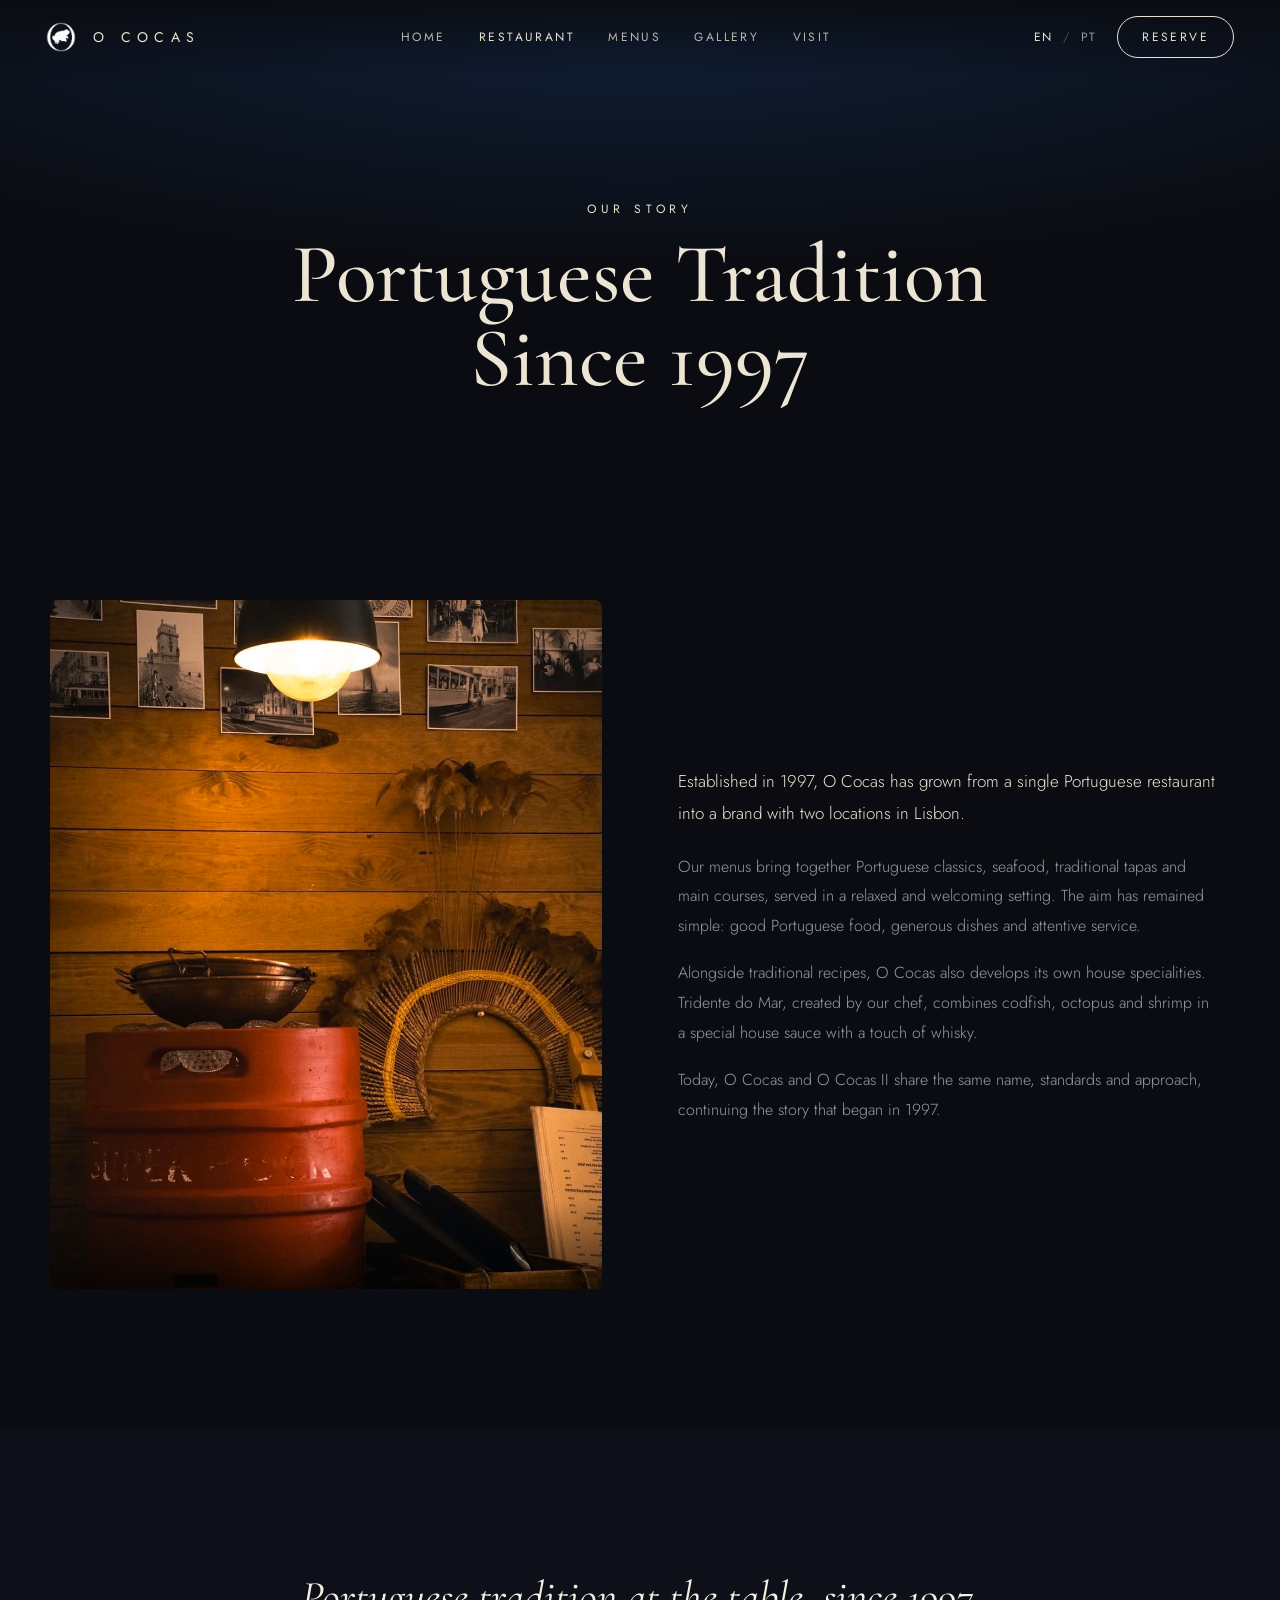
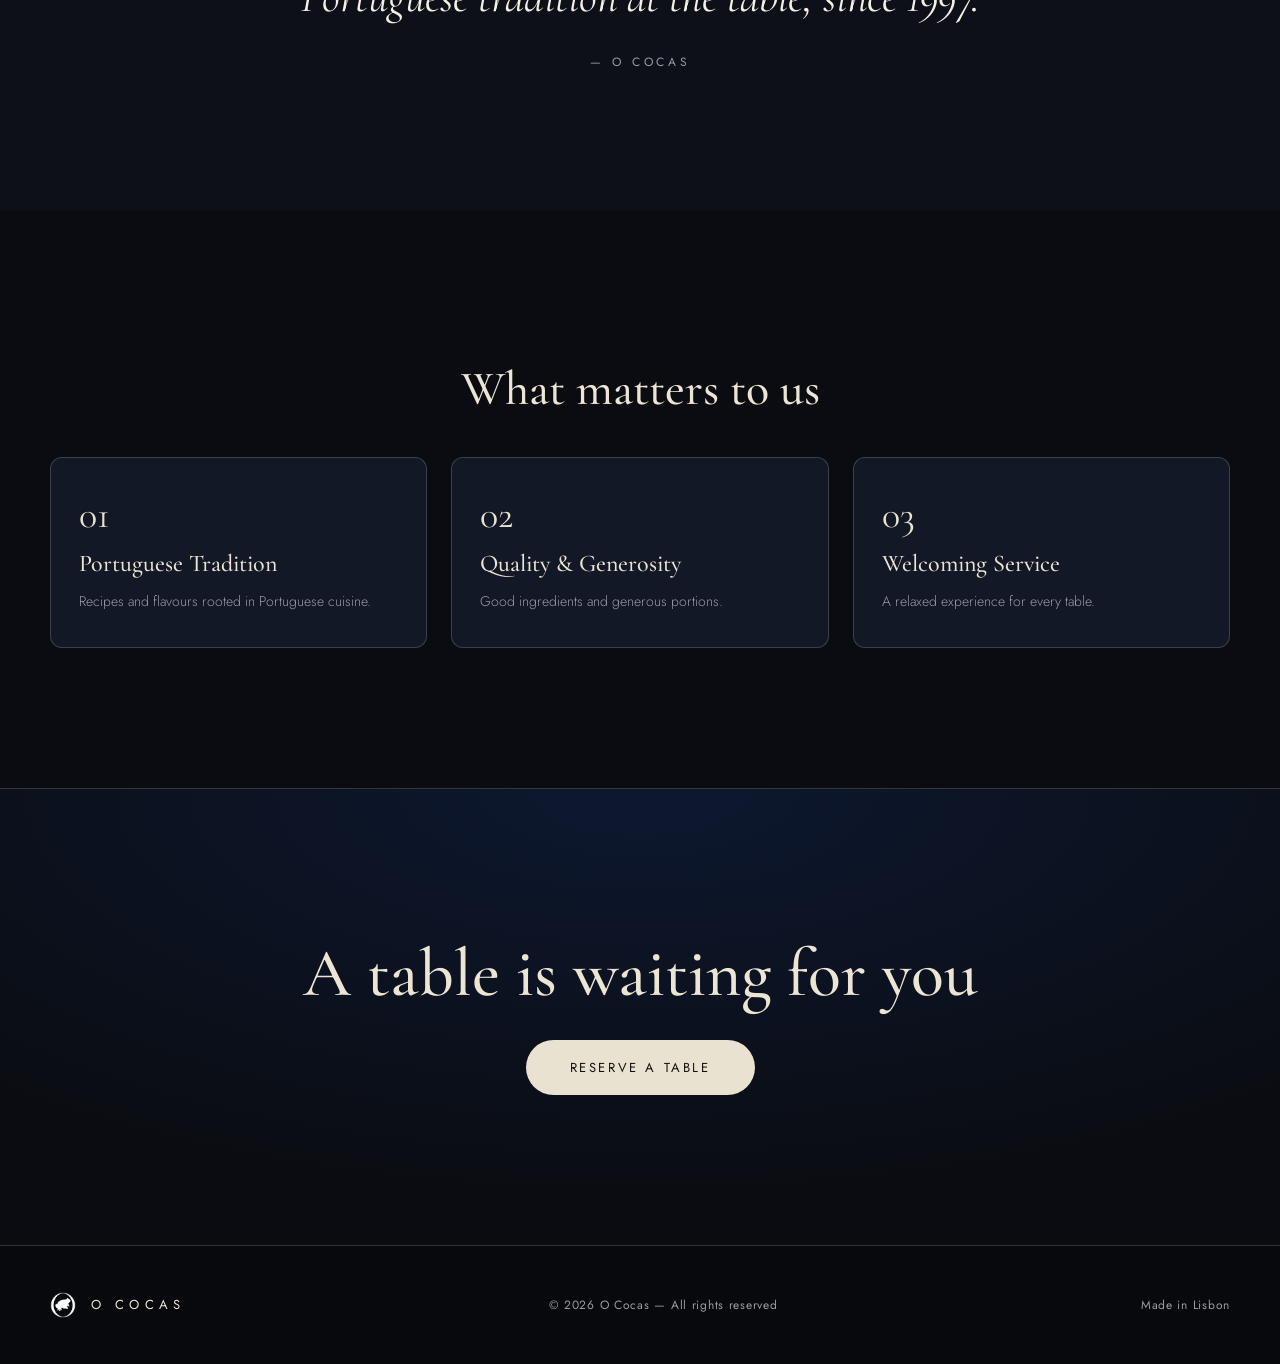
==== commit 0398dbff: "Rebrand to O Cocas, rewrite copy, rebuild menus from source - Rename "ococas" to "O Cocas" across al" ====
--- a/about.html
+++ b/about.html
@@ -3,8 +3,8 @@
 <head>
   <meta charset="utf-8">
   <meta name="viewport" content="width=device-width, initial-scale=1">
-  <title>Our Story — ococas</title>
-  <meta name="description" content="The story of ococas, a candle-lit dining room in Lisbon's Baixa.">
+  <title>Our Story — O Cocas</title>
+  <meta name="description" content="The story of O Cocas, a candle-lit dining room in Lisbon's Baixa.">
   <link rel="preconnect" href="https://fonts.googleapis.com">
   <link rel="preconnect" href="https://fonts.gstatic.com" crossorigin>
   <link href="https://fonts.googleapis.com/css2?family=Cormorant+Garamond:ital,wght@0,400;0,500;0,600;1,400;1,500&family=Jost:wght@300;400;500&display=swap" rel="stylesheet">
@@ -14,8 +14,8 @@
 
 <nav class="oc-nav">
   <a href="index.html" class="oc-nav__logo">
-    <img src="assets/logo-white.png" alt="ococas">
-    <span class="oc-nav__wordmark">ococas</span>
+    <img src="assets/logo-white.png" alt="O Cocas">
+    <span class="oc-nav__wordmark">O Cocas</span>
   </a>
   <div class="oc-nav__links">
     <a href="index.html" class="oc-nav__link" data-en="Home" data-pt="Início">Home</a>
@@ -75,16 +75,15 @@
 
 <!-- Pull Quote -->
 <section class="oc-section oc-section--alt" style="text-align:center;">
-  <blockquote class="oc-quote" data-en="We cook the Portugal we grew up with — only a little braver." data-pt="Cozinhamos o Portugal com que crescemos — só um pouco mais ousado.">&ldquo;We cook the Portugal we grew up with — only a little braver.&rdquo;</blockquote>
-  <div class="oc-quote__by" data-en="— The kitchen at ococas" data-pt="— A cozinha do ococas">— The kitchen at ococas</div>
+  <blockquote class="oc-quote" data-en="Portuguese tradition at the table, since 1997." data-pt="Tradição portuguesa à mesa, desde 1997.">&ldquo;Portuguese tradition at the table, since 1997.&rdquo;</blockquote>
+  <div class="oc-quote__by" data-en="— O COCAS" data-pt="— O COCAS">— O COCAS</div>
 </section>
 
 <!-- Pillars -->
 <section class="oc-section">
   <div class="oc-container">
     <div class="oc-section-intro">
-      <div class="oc-kicker" data-en="What we believe" data-pt="No que acreditamos">What we believe</div>
-      <h2 style="font-family:'Cormorant Garamond',Georgia,serif;font-size:clamp(30px,4vw,48px);" data-en="Three things, always" data-pt="Três coisas, sempre">Three things, always</h2>
+      <h2 style="font-family:'Cormorant Garamond',Georgia,serif;font-size:clamp(30px,4vw,48px);" data-en="What matters to us" data-pt="O que nos importa">What matters to us</h2>
     </div>
     <div class="oc-pillars" id="pillars-grid"></div>
   </div>
@@ -100,10 +99,10 @@
 <footer class="oc-footer--compact">
   <div class="oc-footer__inner">
     <a href="index.html" class="oc-footer__logo">
-      <img src="assets/logo-white.png" alt="ococas">
-      <span class="oc-footer__wordmark">ococas</span>
+      <img src="assets/logo-white.png" alt="O Cocas">
+      <span class="oc-footer__wordmark">O Cocas</span>
     </a>
-    <span data-en="© 2026 ococas — All rights reserved" data-pt="© 2026 ococas — Todos os direitos reservados">© 2026 ococas — All rights reserved</span>
+    <span data-en="© 2026 O Cocas — All rights reserved" data-pt="© 2026 O Cocas — Todos os direitos reservados">© 2026 O Cocas — All rights reserved</span>
     <span data-en="Made in Lisbon" data-pt="Feito em Lisboa">Made in Lisbon</span>
   </div>
 </footer>
@@ -112,14 +111,14 @@
 <script>
   const PILLARS = {
     en: [
-      { no:'01', title:'Portuguese first', body:'Cod, clams, suckling pig, citrus — the larder of Portugal, sourced from small producers and the morning market.' },
-      { no:'02', title:'A modern hand',    body:'Familiar dishes, retold. We respect the recipe, then find the one turn that makes you look twice.' },
-      { no:'03', title:'A room with warmth', body:'Brass, candlelight and an easy bar. Dinner here should feel like the best kind of evening out.' }
+      { no:'01', title:'Portuguese Tradition', body:'Recipes and flavours rooted in Portuguese cuisine.' },
+      { no:'02', title:'Quality & Generosity', body:'Good ingredients and generous portions.' },
+      { no:'03', title:'Welcoming Service',    body:'A relaxed experience for every table.' }
     ],
     pt: [
-      { no:'01', title:'Portugal primeiro', body:'Bacalhau, amêijoas, leitão, citrinos — a despensa de Portugal, de pequenos produtores e do mercado da manhã.' },
-      { no:'02', title:'Uma mão moderna',   body:'Pratos familiares, recontados. Respeitamos a receita e encontramos a volta que o faz olhar duas vezes.' },
-      { no:'03', title:'Uma sala com calor', body:'Latão, luz de velas e um bar descontraído. Jantar aqui deve saber à melhor das noites.' }
+      { no:'01', title:'Tradição Portuguesa',      body:'Receitas e sabores com raízes na cozinha portuguesa.' },
+      { no:'02', title:'Qualidade e Generosidade', body:'Bons ingredientes e doses generosas.' },
+      { no:'03', title:'Serviço Acolhedor',        body:'Uma experiência descontraída em cada mesa.' }
     ]
   };
   function renderPillars(lang) {
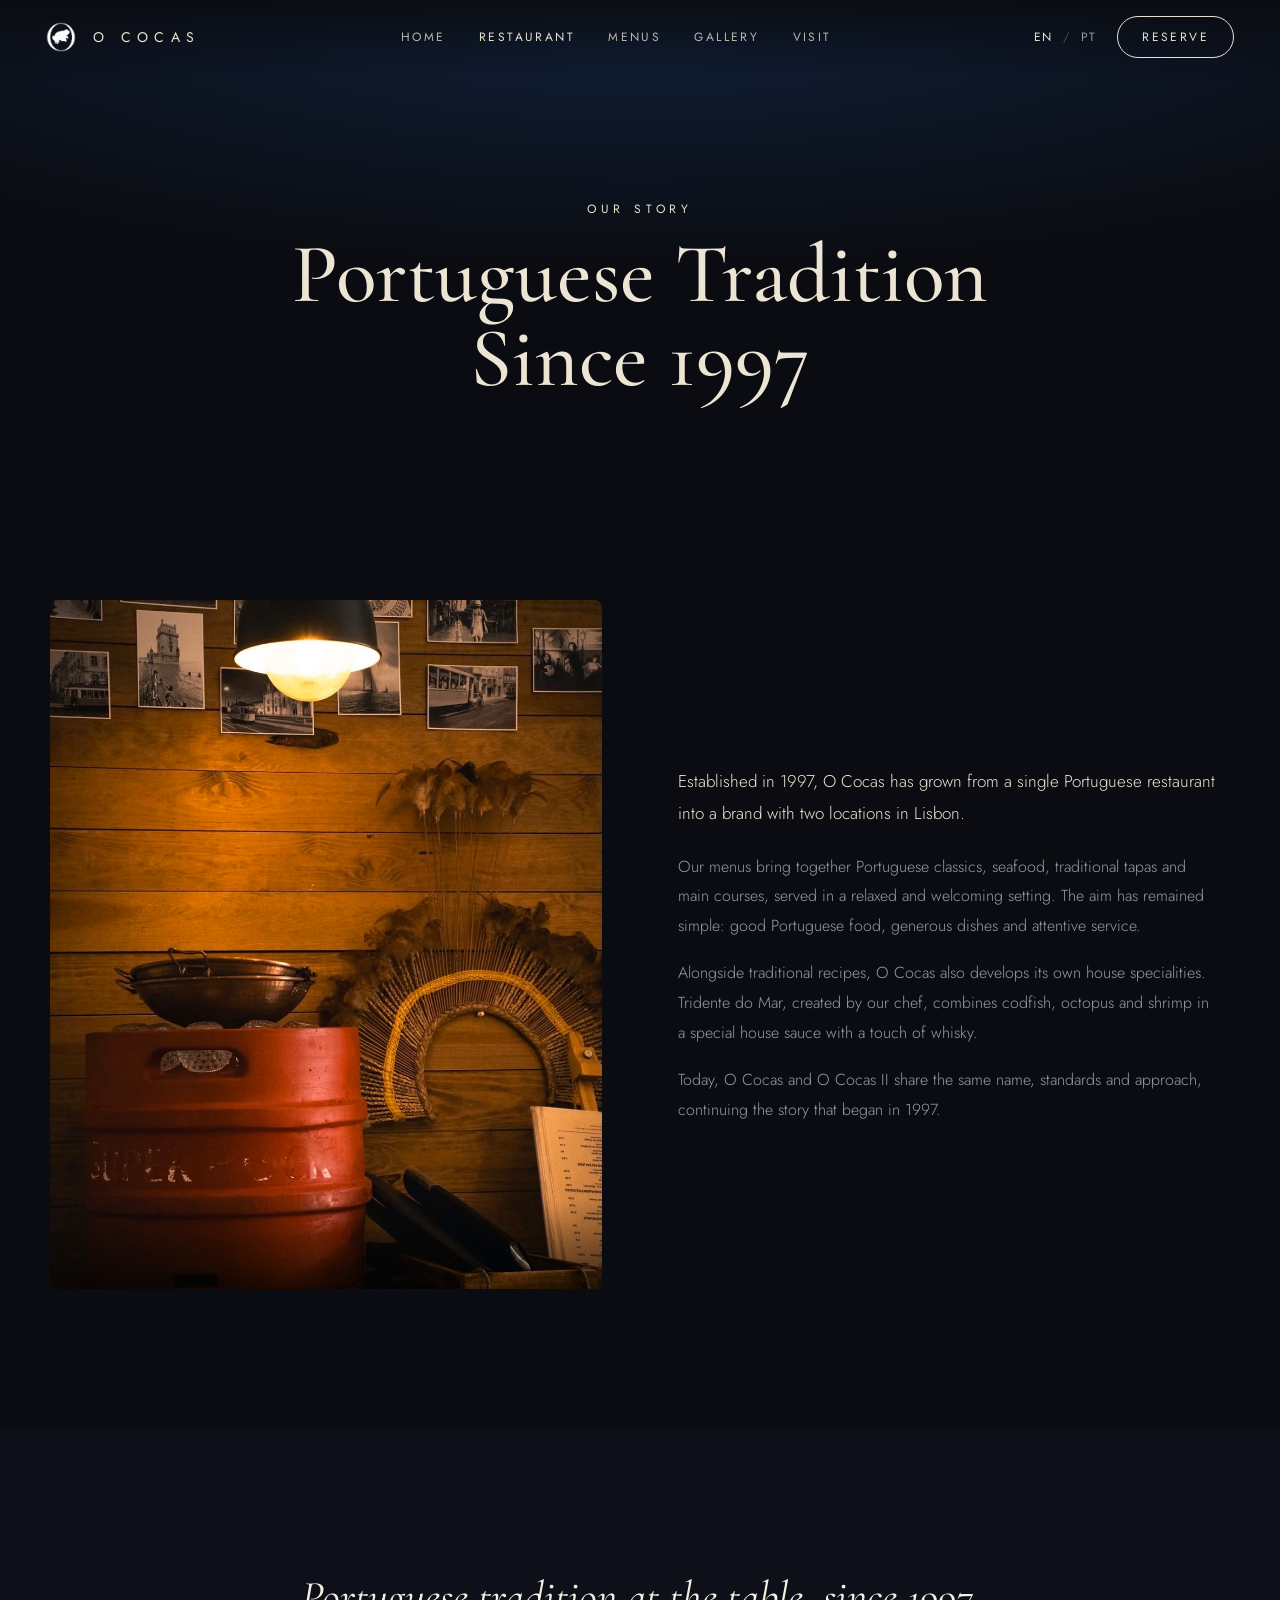
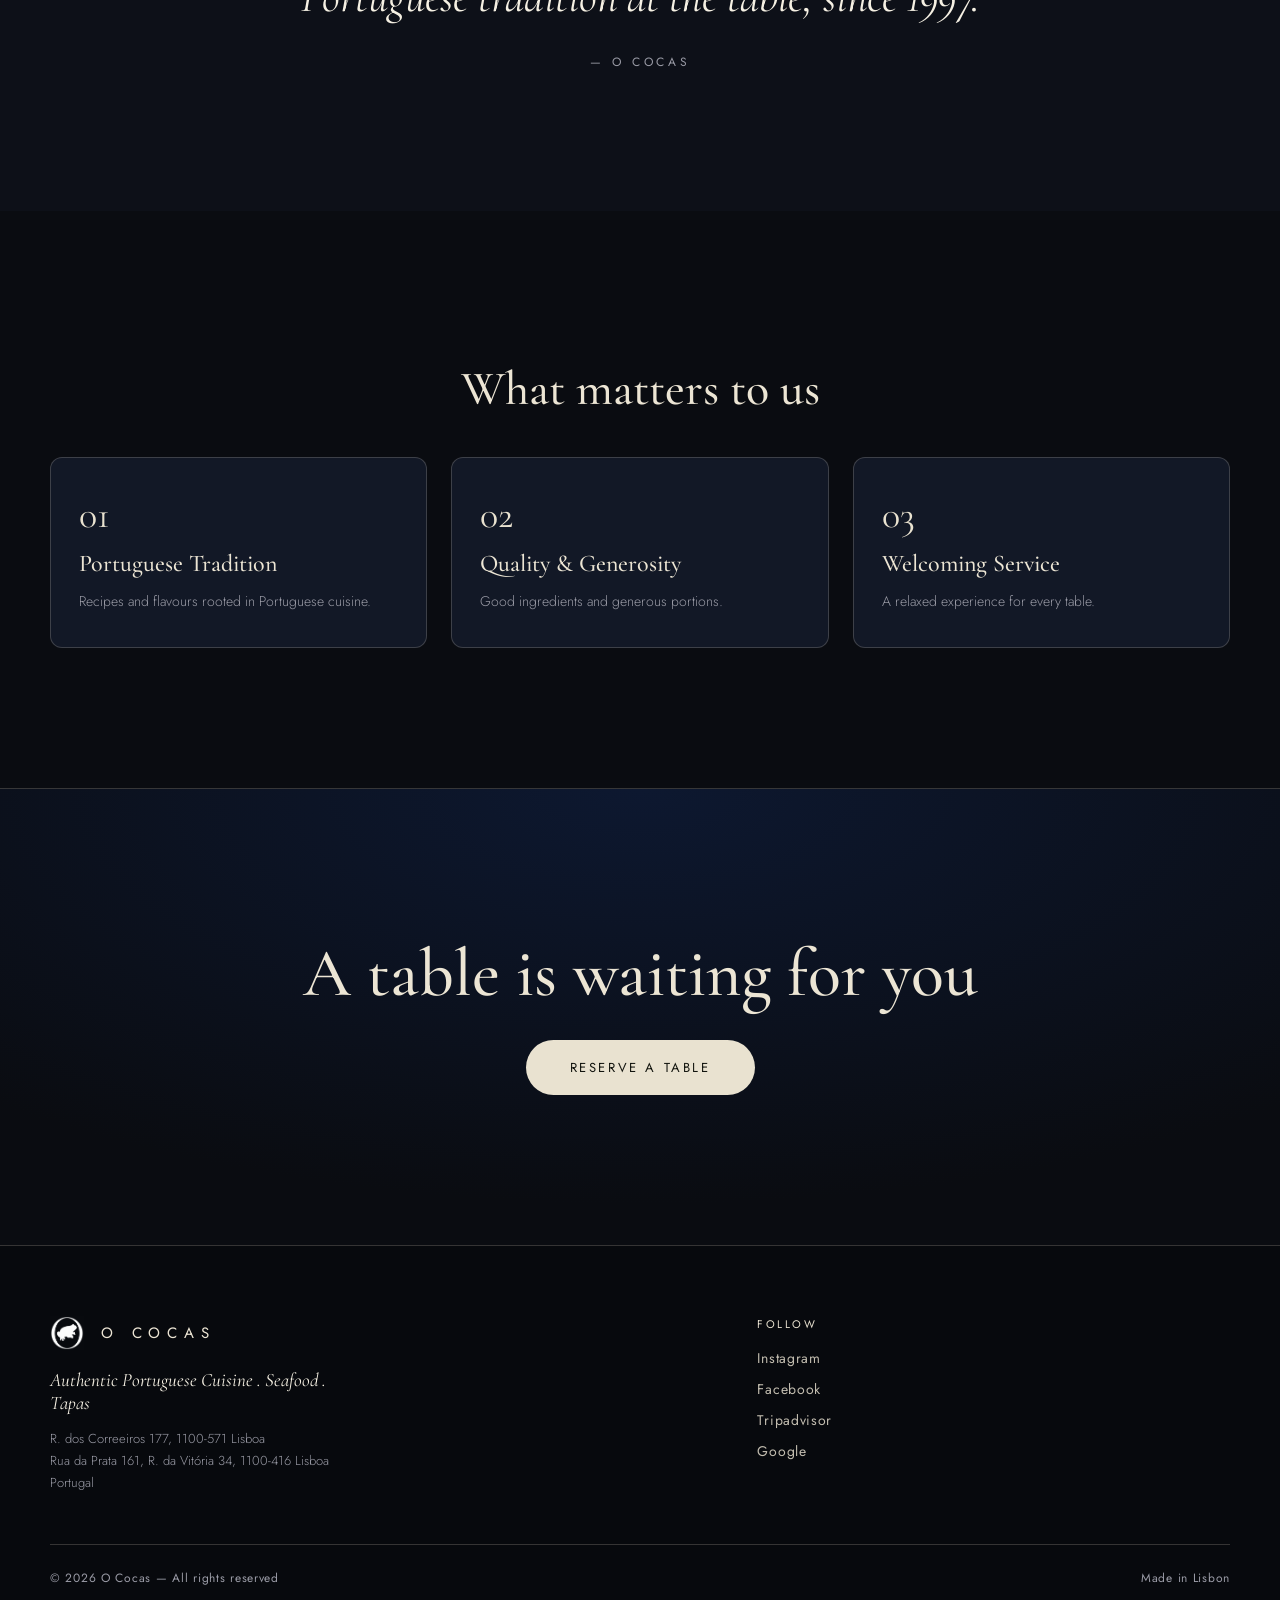
==== commit dd4305b4: "Add two locations, social links, branded favicon, sitewide footer - Visit page and home teaser list " ====
--- a/about.html
+++ b/about.html
@@ -3,8 +3,14 @@
 <head>
   <meta charset="utf-8">
   <meta name="viewport" content="width=device-width, initial-scale=1">
-  <title>Our Story — O Cocas</title>
+  <title>Our Story — O Cocas Lisboa</title>
   <meta name="description" content="The story of O Cocas, a candle-lit dining room in Lisbon's Baixa.">
+  <link rel="icon" href="assets/favicon.ico" sizes="any">
+  <link rel="icon" type="image/png" sizes="32x32" href="assets/favicon-32.png">
+  <link rel="icon" type="image/png" sizes="16x16" href="assets/favicon-16.png">
+  <link rel="icon" type="image/png" sizes="512x512" href="assets/favicon-512.png">
+  <link rel="apple-touch-icon" sizes="180x180" href="assets/favicon-180.png">
+  <meta name="theme-color" content="#0a0c11">
   <link rel="preconnect" href="https://fonts.googleapis.com">
   <link rel="preconnect" href="https://fonts.gstatic.com" crossorigin>
   <link href="https://fonts.googleapis.com/css2?family=Cormorant+Garamond:ital,wght@0,400;0,500;0,600;1,400;1,500&family=Jost:wght@300;400;500&display=swap" rel="stylesheet">
@@ -96,12 +102,28 @@
 </section>
 
 <!-- Footer -->
-<footer class="oc-footer--compact">
-  <div class="oc-footer__inner">
-    <a href="index.html" class="oc-footer__logo">
-      <img src="assets/logo-white.png" alt="O Cocas">
-      <span class="oc-footer__wordmark">O Cocas</span>
-    </a>
+<!-- ===== FOOTER ===== -->
+<footer class="oc-footer">
+  <div class="oc-footer__grid">
+    <div>
+      <a href="index.html" class="oc-footer__logo">
+        <img src="assets/logo-white.png" alt="O Cocas">
+        <span class="oc-footer__wordmark">O Cocas</span>
+      </a>
+      <p class="oc-footer__tagline" data-en="Authentic Portuguese Cuisine . Seafood . Tapas" data-pt="Cozinha Portuguesa Autêntica . Marisco . Petiscos">Authentic Portuguese Cuisine . Seafood . Tapas</p>
+      <p class="oc-footer__addr">R. dos Correeiros 177, 1100-571 Lisboa<br>Rua da Prata 161, R. da Vitória 34, 1100-416 Lisboa<br>Portugal</p>
+    </div>
+    <div>
+      <div class="oc-footer__section-label" data-en="Follow" data-pt="Siga-nos">Follow</div>
+      <div class="oc-footer__social">
+        <a href="https://www.instagram.com/ococaslisboa/" target="_blank" rel="noopener">Instagram</a>
+        <a href="https://www.facebook.com/profile.php?id=61591634767739" target="_blank" rel="noopener">Facebook</a>
+        <a href="https://www.tripadvisor.co.uk/Restaurant_Review-g189158-d33407687-Reviews-O_Cocas_Ii-Lisbon_Lisbon_District_Central_Portugal.html" target="_blank" rel="noopener">Tripadvisor</a>
+        <a href="https://share.google/Pcpmuv8qlRn83Juv9" target="_blank" rel="noopener">Google</a>
+      </div>
+    </div>
+  </div>
+  <div class="oc-footer__bottom">
     <span data-en="© 2026 O Cocas — All rights reserved" data-pt="© 2026 O Cocas — Todos os direitos reservados">© 2026 O Cocas — All rights reserved</span>
     <span data-en="Made in Lisbon" data-pt="Feito em Lisboa">Made in Lisbon</span>
   </div>
